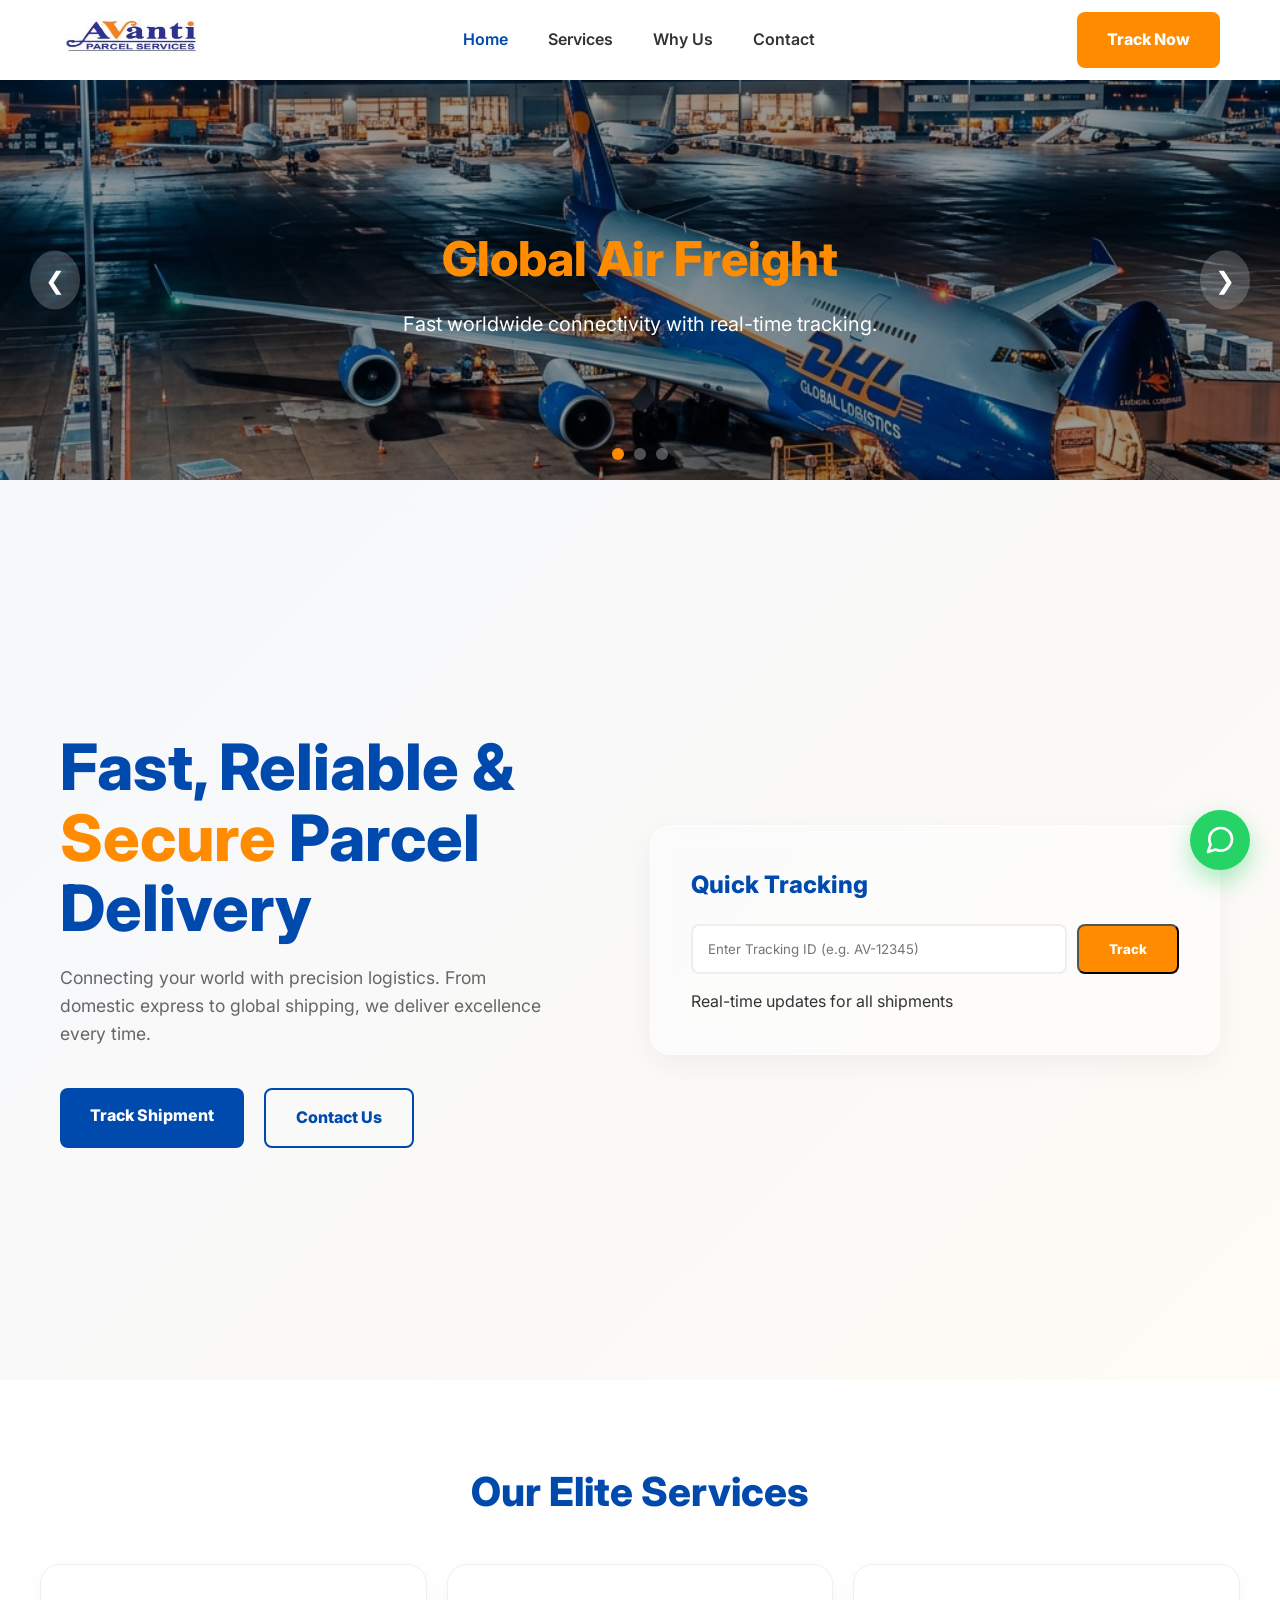
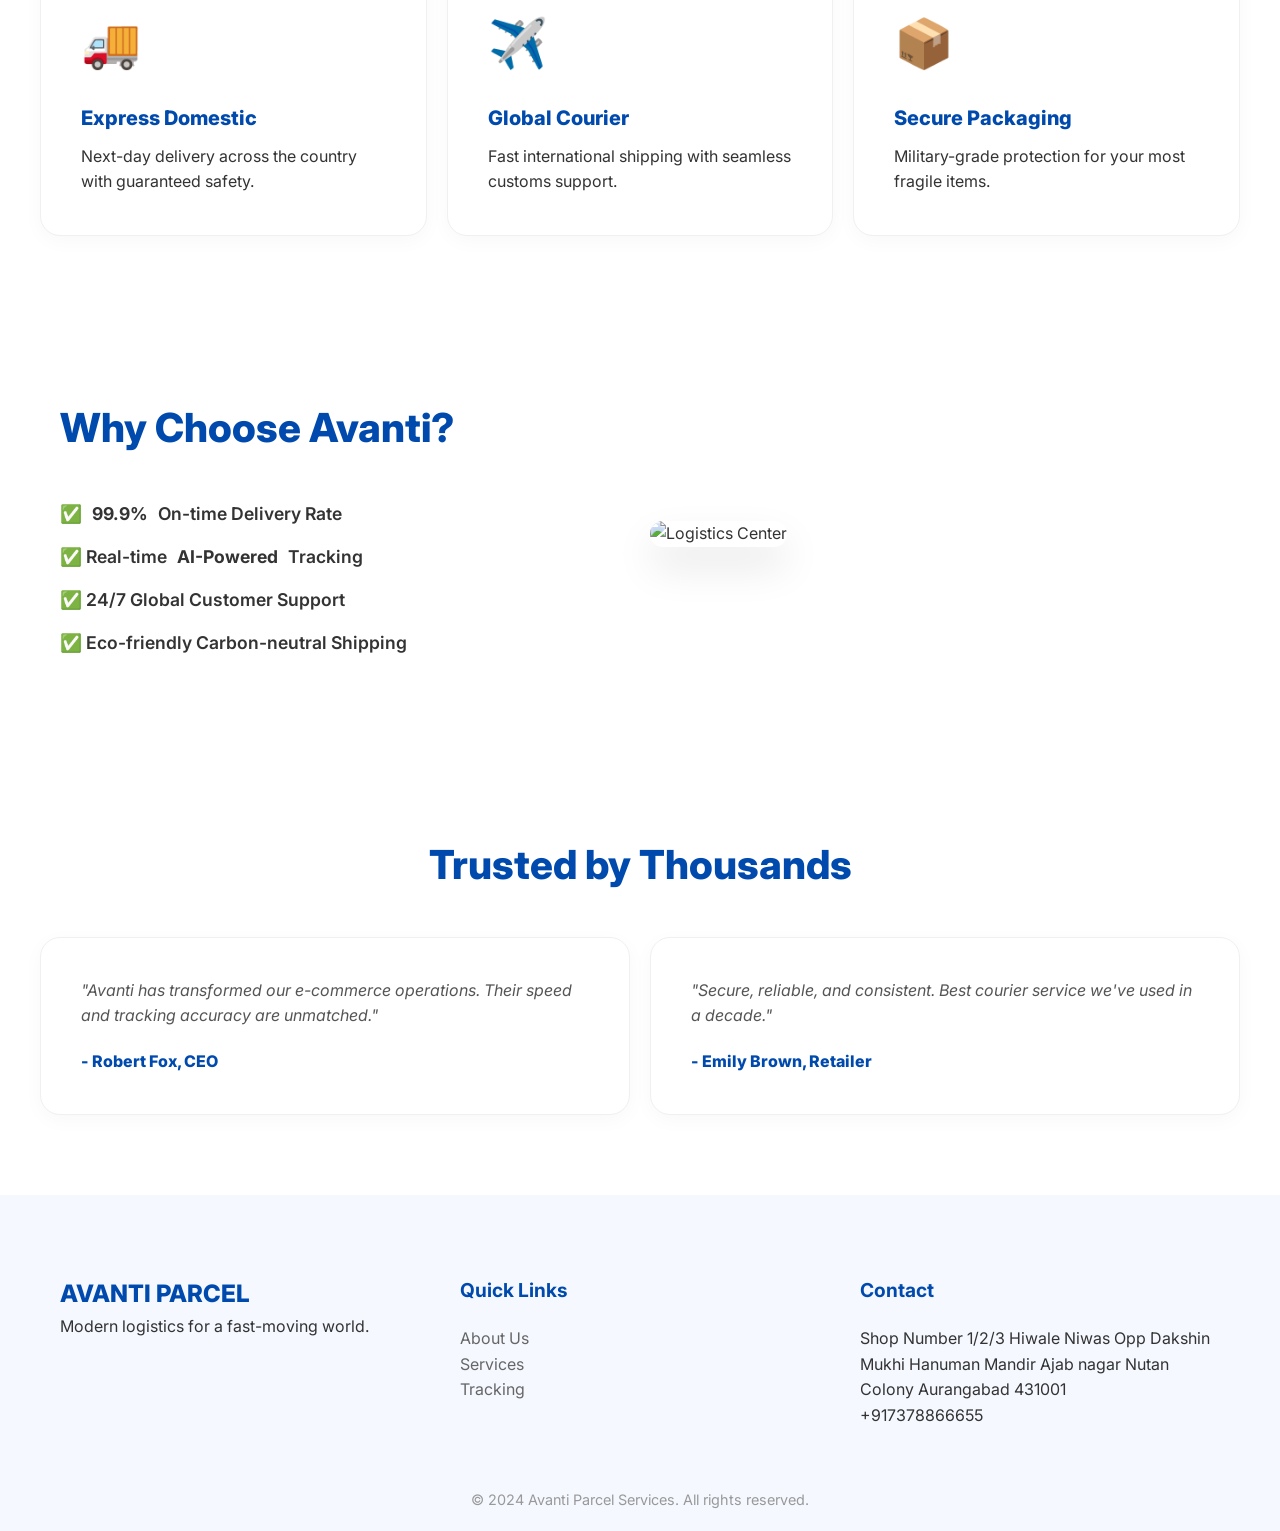
==== index.html @ 4e1c02bc "Initial commit Created from https://vercel.com/new" ====
<!DOCTYPE html>
<html lang="en">

<head>
    <meta charset="UTF-8">
    <meta name="viewport" content="width=device-width, initial-scale=1.0">
    <title>Avanti Parcel Services | Fast, Reliable & Secure Delivery</title>
    <meta name="description"
        content="Avanti Parcel Services offers premium logistics and courier solutions with real-time tracking and global reach.">
    <link rel="stylesheet" href="style.css">
    <link href="https://fonts.googleapis.com/css2?family=Inter:wght@400;600;800&display=swap" rel="stylesheet">
</head>

<body>
    <!-- Sticky Header -->
    <header class="header" id="header">
        <nav class="nav container">
            <a href="index.html" class="nav__logo">
                <!-- <span class="logo__blue">AVANTI</span> <span class="logo__orange">PARCEL</span> -->
                <img src="logo.jpeg" style="height: 40px; width: 140px;" alt="">
            </a>


            <div class="nav__menu" id="nav-menu">
                <ul class="nav__list">
                    <li class="nav__item"><a href="index.html" class="nav__link active-link">Home</a></li>
                    <li class="nav__item"><a href="#services" class="nav__link">Services</a></li>
                    <li class="nav__item"><a href="#why-us" class="nav__link">Why Us</a></li>
                    <li class="nav__item"><a href="contact.html" class="nav__link">Contact</a></li>
                </ul>
            </div>

            <div class="nav__btns">
                <a href="#track" class="btn btn--secondary">Track Now</a>
                <div class="nav__toggle" id="nav-toggle">
                    <span class="toggle__icon"></span>
                </div>
            </div>
        </nav>
    </header>

    <!-- Banner Slider -->
    <section class="slider">
        <div class="slider__container">
            <div class="slides" id="slides">
                <div class="slide active">
                    <img src="slide1.png" alt="Global Air Freight">
                    <div class="slide__content container">
                        <h2 class="slide__title animate-up">Global Air Freight</h2>
                        <p class="slide__subtitle animate-up">Fast worldwide connectivity with real-time tracking.</p>
                    </div>
                </div>
                <div class="slide">
                    <img src="slide2.png" alt="Smart Warehousing">
                    <div class="slide__content container">
                        <h2 class="slide__title animate-up">Smart Warehousing</h2>
                        <p class="slide__subtitle animate-up">Secure storage and efficient inventory management.</p>
                    </div>
                </div>
                <div class="slide">
                    <img src="slide3.png" alt="Swift Logistics">
                    <div class="slide__content container">
                        <h2 class="slide__title animate-up">Express Logistics</h2>
                        <p class="slide__subtitle animate-up">Reliable street-level delivery for your cargo.</p>
                    </div>
                </div>
            </div>

            <button class="slider__btn slider__btn--prev" id="prevSlide">&#10094;</button>
            <button class="slider__btn slider__btn--next" id="nextSlide">&#10095;</button>

            <div class="slider__dots" id="sliderDots">
                <span class="dot active"></span>
                <span class="dot"></span>
                <span class="dot"></span>
            </div>
        </div>
    </section>

    <main class="main">
        <!-- Hero Section -->
        <section class="hero section" id="home">
            <div class="hero__container container grid">
                <div class="hero__data">
                    <h1 class="hero__title">Fast, Reliable & <br> <span class="text-orange">Secure</span> Parcel
                        Delivery</h1>
                    <p class="hero__description">
                        Connecting your world with precision logistics. From domestic express to global shipping, we
                        deliver excellence every time.
                    </p>
                    <div class="hero__btns">
                        <a href="#track" class="btn btn--primary">Track Shipment</a>
                        <a href="contact.html" class="btn btn--ghost">Contact Us</a>
                    </div>
                </div>

                <div class="hero__tracking-box glass" id="track">
                    <h3 class="tracking__title">Quick Tracking</h3>
                    <form id="trackingForm" class="tracking__form">
                        <input id="trackingInput" type="text" placeholder="Enter Tracking ID (e.g. AV-12345)"
                            class="tracking__input" required>
                        <button type="submit" class="btn btn--secondary">Track</button>
                    </form>
                    <div id="trackingResult" class="tracking__result" style="width: 600px;">
                        <!-- Result will appear here -->
                    </div>
                    <div class="tracking__info">
                        <p>Real-time updates for all shipments</p>
                    </div>
                </div>
            </div>
        </section>

        <!-- Services Section -->
        <section class="services section container" id="services">
            <h2 class="section__title">Our Elite Services</h2>
            <div class="services__container grid">
                <article class="service__card card">
                    <div class="service__icon">🚚</div>
                    <h3 class="service__title">Express Domestic</h3>
                    <p class="service__description">Next-day delivery across the country with guaranteed safety.</p>
                </article>

                <article class="service__card card">
                    <div class="service__icon">✈️</div>
                    <h3 class="service__title">Global Courier</h3>
                    <p class="service__description">Fast international shipping with seamless customs support.</p>
                </article>

                <article class="service__card card">
                    <div class="service__icon">📦</div>
                    <h3 class="service__title">Secure Packaging</h3>
                    <p class="service__description">Military-grade protection for your most fragile items.</p>
                </article>
            </div>
        </section>

        <!-- Why Choose Us -->
        <section class="why section" id="why-us">
            <div class="why__container container grid">
                <div class="why__data">
                    <h2 class="section__title text-left">Why Choose Avanti?</h2>
                    <ul class="why__list">
                        <li class="why__item">✅ <strong>99.9%</strong> On-time Delivery Rate</li>
                        <li class="why__item">✅ Real-time <strong>AI-Powered</strong> Tracking</li>
                        <li class="why__item">✅ 24/7 Global Customer Support</li>
                        <li class="why__item">✅ Eco-friendly Carbon-neutral Shipping</li>
                    </ul>
                </div>
                <div class="why__img-container">
                    <img src="https://images.unsplash.com/photo-1586528116311-ad8dd3c8310d?q=80&w=2070&auto=format&fit=crop"
                        alt="Logistics Center" class="why__img">
                </div>
            </div>
        </section>

        <!-- Testimonials -->
        <section class="testimonials section container">
            <h2 class="section__title">Trusted by Thousands</h2>
            <div class="testimonials__container grid">
                <div class="testimonial__card card">
                    <p class="testimonial__text">"Avanti has transformed our e-commerce operations. Their speed and
                        tracking accuracy are unmatched."</p>
                    <span class="testimonial__user">- Robert Fox, CEO</span>
                </div>
                <div class="testimonial__card card">
                    <p class="testimonial__text">"Secure, reliable, and consistent. Best courier service we've used in a
                        decade."</p>
                    <span class="testimonial__user">- Emily Brown, Retailer</span>
                </div>
            </div>
        </section>
    </main>

    <!-- Footer -->
    <footer class="footer">
        <div class="footer__container container grid">
            <div class="footer__content">
                <a href="#" class="footer__logo">AVANTI PARCEL</a>
                <p class="footer__description">Modern logistics for a fast-moving world.</p>
            </div>

            <div class="footer__content">
                <h3 class="footer__title">Quick Links</h3>
                <ul class="footer__links">
                    <li><a href="#" class="footer__link">About Us</a></li>
                    <li><a href="#" class="footer__link">Services</a></li>
                    <li><a href="#" class="footer__link">Tracking</a></li>
                </ul>
            </div>

            <div class="footer__content">
                <h3 class="footer__title">Contact</h3>
                <p class="footer__info">
                    Shop Number 1/2/3 Hiwale Niwas Opp Dakshin Mukhi Hanuman Mandir
                    Ajab nagar Nutan Colony Aurangabad
                    431001
                    <br>+917378866655
                </p>
            </div>
        </div>
        <p class="footer__copy">&#169; 2024 Avanti Parcel Services. All rights reserved.</p>
    </footer>

    <!-- WhatsApp Floating Button -->
    <a href="https://wa.me/+917378866655?text=Hello!%20I%20have%20an%20inquiry%20regarding%20Avanti%20Parcel%20Services."
        target="_blank" class="whatsapp-btn" aria-label="Chat on WhatsApp">
        <svg xmlns="http://www.w3.org/2000/svg" width="32" height="32" viewBox="0 0 24 24" fill="none"
            stroke="currentColor" stroke-width="2" stroke-linecap="round" stroke-linejoin="round">
            <path
                d="M21 11.5a8.38 8.38 0 0 1-.9 3.8 8.5 8.5 0 0 1-7.6 4.7 8.38 8.38 0 0 1-3.8-.9L3 21l1.9-5.7a8.38 8.38 0 0 1-.9-3.8 8.5 8.5 0 0 1 4.7-7.6 8.38 8.38 0 0 1 3.8-.9h.5a8.48 8.48 0 0 1 8 8v.5z">
            </path>
        </svg>
    </a>

    <script src="script.js"></script>
</body>

</html>
---- style.css ----
/* Global Styles */
:root {
    --primary: #004aad;
    --secondary: #ff8c00;
    --text-color: #333;
    --bg-color: #fff;
    --accent-bg: #f5f8ff;
    --white: #ffffff;
}

* {
    margin: 0;
    padding: 0;
    box-sizing: border-box;
    font-family: 'Inter', sans-serif;
}

body {
    background-color: var(--bg-color);
    color: var(--text-color);
    line-height: 1.6;
}

.container {
    max-width: 1200px;
    margin: 0 auto;
    padding: 0 20px;
}

.grid {
    display: grid;
    gap: 20px;
}

.section {
    padding: 80px 0;
}

.section__title {
    font-size: 2.5rem;
    font-weight: 800;
    text-align: center;
    color: var(--primary);
    margin-bottom: 40px;
}

.text-orange { color: var(--secondary); }
.text-left { text-align: left; }

/* Header & Nav */
.header {
    position: fixed;
    top: 0;
    left: 0;
    width: 100%;
    z-index: 1000;
    background-color: transparent;
    transition: background 0.3s, box-shadow 0.3s;
}

.header.scrolled {
    background-color: var(--white);
    box-shadow: 0 2px 10px rgba(0,0,0,0.1);
}

.nav {
    height: 80px;
    display: flex;
    justify-content: space-between;
    align-items: center;
}

.nav__logo {
    font-size: 1.5rem;
    font-weight: 800;
    text-decoration: none;
}

.logo__blue { color: var(--primary); }
.logo__orange { color: var(--secondary); }

.nav__list {
    display: flex;
    align-items: center;
    list-style: none;
    gap: 40px;
}

.nav__link {
    text-decoration: none;
    color: var(--text-color);
    font-weight: 600;
    transition: color 0.3s;
}

.nav__link:hover, .active-link { color: var(--primary); }

/* Banner Slider */
.slider {
    position: relative;
    width: 100%;
    height: 400px;
    margin-top: 80px;
    overflow: hidden;
}

.slider__container {
    position: relative;
    width: 100%;
    height: 100%;
}

.slides {
    width: 100%;
    height: 100%;
}

.slide {
    position: absolute;
    top: 0;
    left: 0;
    width: 100%;
    height: 100%;
    opacity: 0;
    visibility: hidden;
    transition: opacity 1s, visibility 1s;
}

.slide.active {
    opacity: 1;
    visibility: visible;
}

.slide img {
    width: 100%;
    height: 100%;
    object-fit: cover;
    filter: brightness(0.6);
}

.slide__content {
    position: absolute;
    top: 50%;
    left: 0;
    right: 0;
    transform: translateY(-50%);
    text-align: center;
    color: var(--white);
    z-index: 10;
}

.slide__title {
    font-size: 3rem;
    font-weight: 800;
    margin-bottom: 10px;
    color: var(--secondary);
}

.slide__subtitle {
    font-size: 1.25rem;
    font-weight: 400;
}

.animate-up {
    opacity: 0;
    transform: translateY(20px);
    transition: opacity 0.5s 0.5s, transform 0.5s 0.5s;
}

.slide.active .animate-up {
    opacity: 1;
    transform: translateY(0);
}

/* Slider Controls */
.slider__btn {
    position: absolute;
    top: 50%;
    transform: translateY(-50%);
    background: rgba(255, 255, 255, 0.2);
    border: none;
    color: white;
    padding: 15px;
    cursor: pointer;
    border-radius: 50%;
    font-size: 1.5rem;
    z-index: 20;
    transition: background 0.3s;
}

.slider__btn:hover { background: rgba(255, 255, 255, 0.4); }
.slider__btn--prev { left: 30px; }
.slider__btn--next { right: 30px; }

.slider__dots {
    position: absolute;
    bottom: 20px;
    left: 50%;
    transform: translateX(-50%);
    display: flex;
    gap: 10px;
    z-index: 20;
}

.dot {
    width: 12px;
    height: 12px;
    background: rgba(255, 255, 255, 0.3);
    border-radius: 50%;
    cursor: pointer;
    transition: background 0.3s;
}

.dot.active { background: var(--secondary); }

/* Buttons */
.btn {
    display: inline-block;
    padding: 15px 30px;
    border-radius: 8px;
    font-weight: 800;
    text-decoration: none;
    transition: all 0.3s;
    cursor: pointer;
}

.btn--primary {
    background-color: var(--primary);
    color: var(--white);
}

.btn--secondary {
    background-color: var(--secondary);
    color: var(--white);
}

.btn--ghost {
    border: 2px solid var(--primary);
    color: var(--primary);
}

.btn:hover {
    transform: translateY(-3px);
    box-shadow: 0 5px 15px rgba(0,0,0,0.1);
}

/* Hero Section */
.hero {
    min-height: 100vh;
    background: linear-gradient(135deg, #004aad0a 0%, #ff8c000a 100%);
    display: flex;
    align-items: center;
    padding-top: 100px;
}

.hero__container { grid-template-columns: 1fr 1fr; align-items: center; }

.hero__title {
    font-size: 4rem;
    font-weight: 800;
    line-height: 1.1;
    margin-bottom: 20px;
    color: var(--primary);
}

.hero__description {
    font-size: 1.1rem;
    color: #666;
    margin-bottom: 40px;
    max-width: 500px;
}

.hero__btns { display: flex; gap: 20px; }

/* Tracking Box */
.glass {
    background: rgba(255, 255, 255, 0.4);
    backdrop-filter: blur(10px);
    border: 1px solid rgba(255, 255, 255, 0.6);
    border-radius: 20px;
    padding: 40px;
    box-shadow: 0 10px 30px rgba(0,0,0,0.05);
}

.tracking__title { font-size: 1.5rem; font-weight: 800; color: var(--primary); margin-bottom: 20px; }

.tracking__form { display: flex; gap: 10px; margin-bottom: 15px; }

.tracking__result {
    margin-top: 15px;
    padding: 15px;
    border-radius: 8px;
    background: rgba(255,255,255,0.2);
    display: none; /* Hidden by default */
}

.tracking__result.active { display: block; }

.tracking__spinner {
    border: 3px solid rgba(255,255,255,0.3);
    border-top: 3px solid var(--secondary);
    border-radius: 50%;
    width: 20px;
    height: 20px;
    animation: spin 1s linear infinite;
    display: inline-block;
    margin-right: 10px;
}

@keyframes spin { 0% { transform: rotate(0deg); } 100% { transform: rotate(360deg); } }

.tracking__status-box { text-align: left; }
.tracking__status-label { font-size: 0.75rem; color: #666; font-weight: 800; text-transform: uppercase; }
.tracking__status-val { font-size: 1.1rem; color: var(--primary); font-weight: 800; }

.tracking__input {
    flex-grow: 1;
    padding: 15px;
    border: 2px solid #eee;
    border-radius: 8px;
    outline: none;
    transition: border 0.3s;
}

.tracking__input:focus { border-color: var(--primary); }

/* Service Cards */
.card {
    background-color: var(--white);
    padding: 40px;
    border-radius: 20px;
    box-shadow: 0 5px 20px rgba(0,0,0,0.03);
    border: 1px solid #f0f0f0;
    transition: all 0.3s;
}

.card:hover { transform: translateY(-5px); box-shadow: 0 10px 40px rgba(0,0,0,0.08); }

.services__container { grid-template-columns: repeat(3, 1fr); }

.service__icon { font-size: 3rem; margin-bottom: 20px; }

.service__title { font-size: 1.25rem; font-weight: 800; color: var(--primary); margin-bottom: 10px; }

/* Why Choose Us */
.why__container { grid-template-columns: 1fr 1fr; align-items: center; }

.why__list { list-style: none; margin-top: 20px; }

.why__item {
    font-size: 1.1rem;
    font-weight: 600;
    margin-bottom: 15px;
    display: flex;
    align-items: center;
    gap: 10px;
}

.why__img { width: 100%; border-radius: 20px; box-shadow: 0 20px 40px rgba(0,0,0,0.1); }

/* Testimonials */
.testimonials__container { grid-template-columns: 1fr 1fr; }

.testimonial__text { font-style: italic; margin-bottom: 20px; color: #555; }

.testimonial__user { font-weight: 800; color: var(--primary); }

/* Footer */
.footer {
    background-color: var(--accent-bg);
    padding: 80px 0 20px;
}

.footer__container { grid-template-columns: repeat(3, 1fr); gap: 40px; }

.footer__logo { font-size: 1.5rem; font-weight: 800; color: var(--primary); text-decoration: none; }

.footer__title { font-size: 1.2rem; margin-bottom: 20px; color: var(--primary); }

.footer__links { list-style: none; }

.footer__link { text-decoration: none; color: #666; transition: color 0.3s; }

.footer__link:hover { color: var(--primary); }

.footer__copy { text-align: center; margin-top: 60px; font-size: 0.9rem; color: #999; }

/* WhatsApp Floating Button */
.whatsapp-btn {
    position: fixed;
    bottom: 30px;
    right: 30px;
    width: 60px;
    height: 60px;
    background-color: #25d366;
    color: var(--white);
    border-radius: 50%;
    display: flex;
    align-items: center;
    justify-content: center;
    font-size: 2rem;
    box-shadow: 0 10px 25px rgba(37, 211, 102, 0.4);
    z-index: 1001;
    text-decoration: none;
    transition: transform 0.3s, background-color 0.3s;
    animation: whatsapp-pulse 2s infinite ease-in-out;
}

.whatsapp-btn:hover {
    background-color: #128c7e;
    transform: scale(1.1);
}

@keyframes whatsapp-pulse {
    0% { box-shadow: 0 0 0 0 rgba(37, 211, 102, 0.5); }
    70% { box-shadow: 0 0 0 20px rgba(37, 211, 102, 0); }
    100% { box-shadow: 0 0 0 0 rgba(37, 211, 102, 0); }
}

/* Responsive */
@media screen and (max-width: 968px) {
    .nav__menu { display: none; } /* Simplified for demo, add mobile menu later */
    .hero__container, .why__container, .services__container, .testimonials__container, .footer__container {
        grid-template-columns: 1fr;
    }
    .hero__title { font-size: 2.5rem; }
    .hero__container { text-align: center; }
    .hero__description { margin: 0 auto 40px; }
    .hero__btns { justify-content: center; }
}
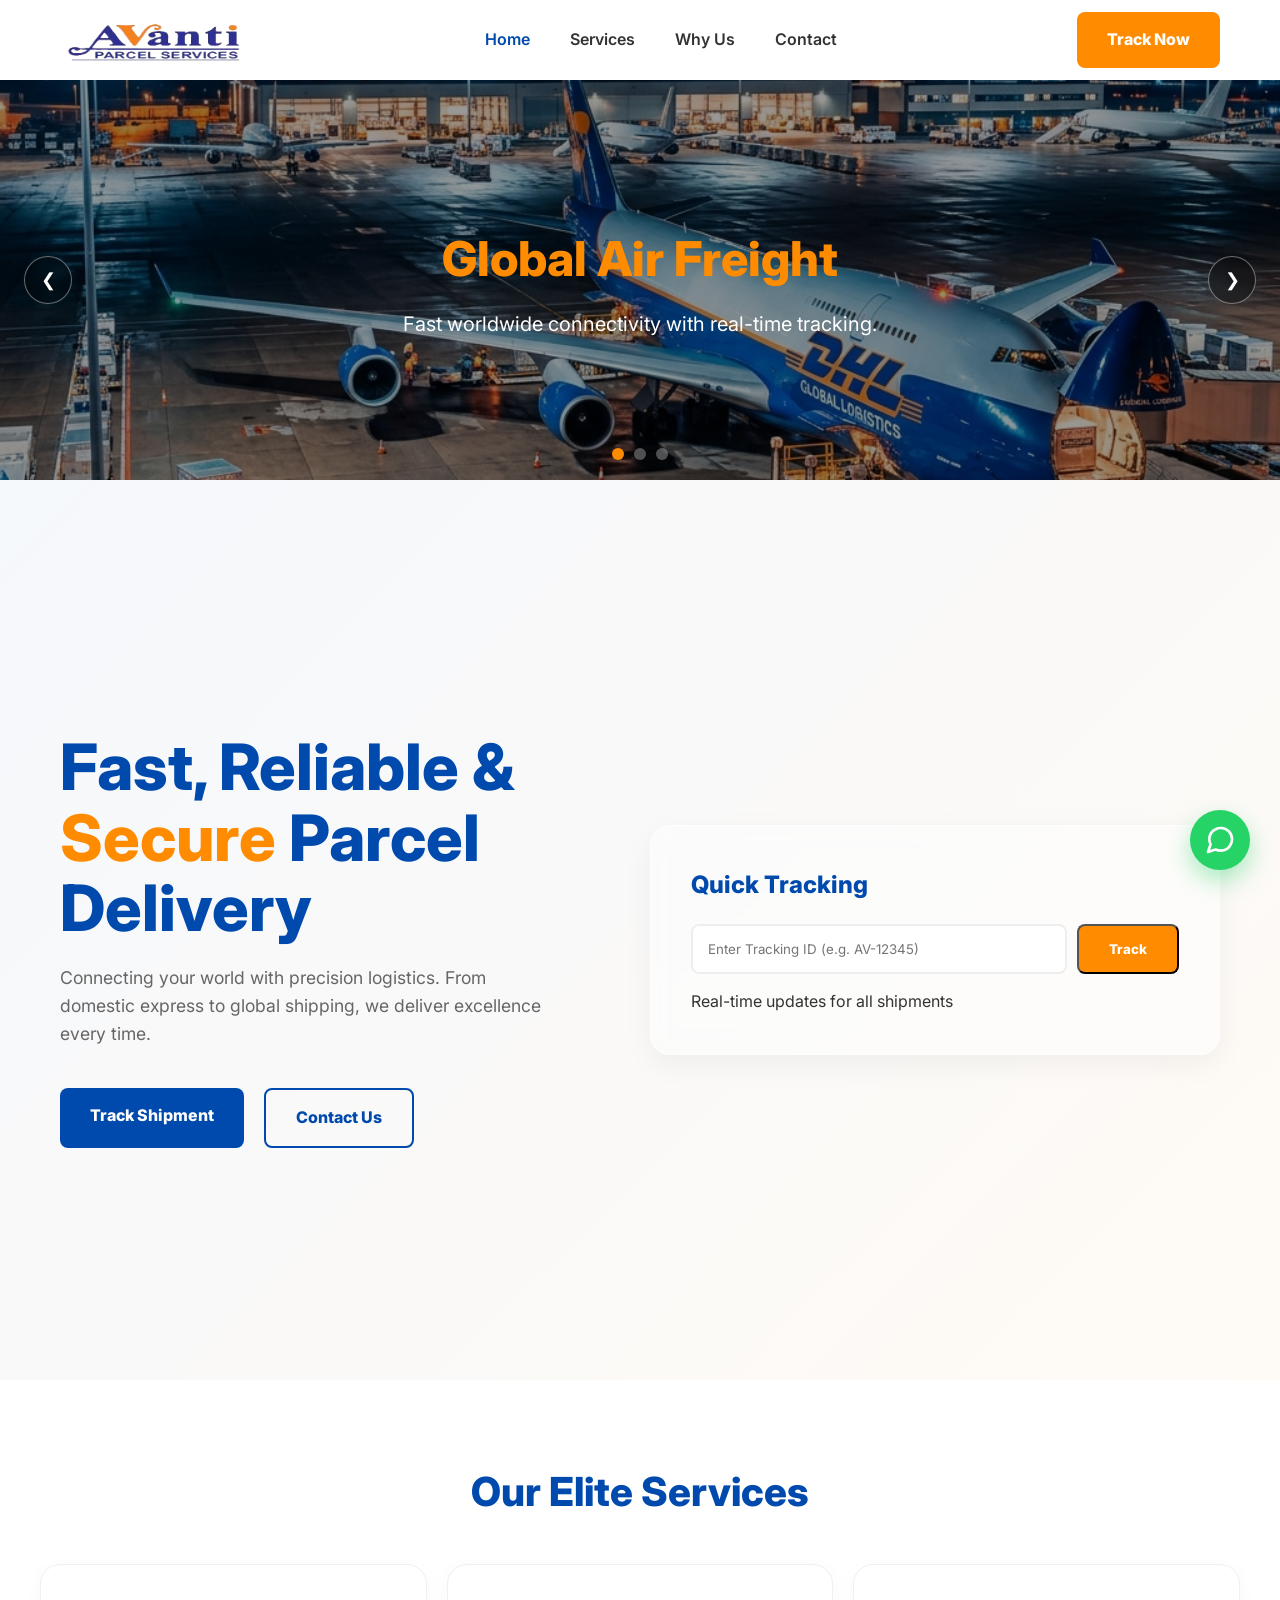
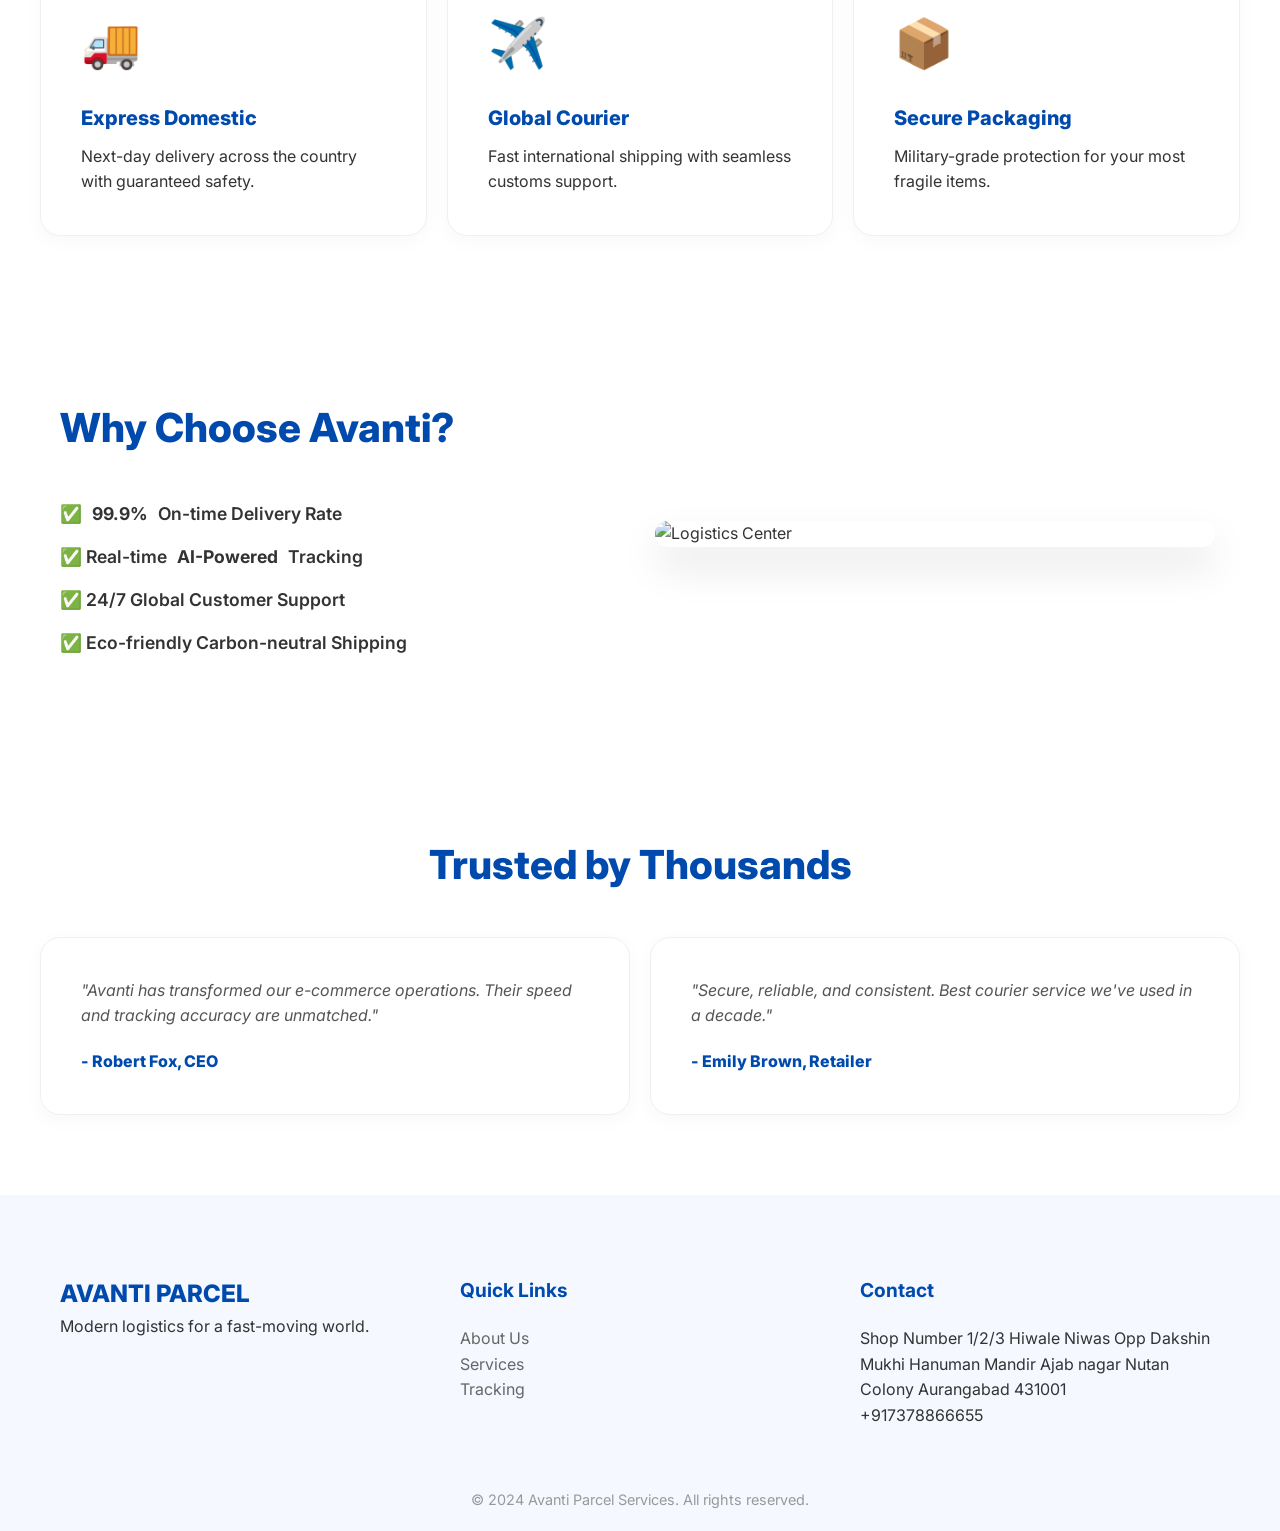
==== commit badc803b: "logo and mobile responsiveness updated" ====
--- a/index.html
+++ b/index.html
@@ -17,7 +17,7 @@
         <nav class="nav container">
             <a href="index.html" class="nav__logo">
                 <!-- <span class="logo__blue">AVANTI</span> <span class="logo__orange">PARCEL</span> -->
-                <img src="logo.jpeg" style="height: 40px; width: 140px;" alt="">
+                <img src="logo1.png" alt="Avanti Parcel Services" class="nav__logo-img">
             </a>
 
 
@@ -101,7 +101,7 @@
                             class="tracking__input" required>
                         <button type="submit" class="btn btn--secondary">Track</button>
                     </form>
-                    <div id="trackingResult" class="tracking__result" style="width: 600px;">
+                    <div id="trackingResult" class="tracking__result">
                         <!-- Result will appear here -->
                     </div>
                     <div class="tracking__info">
--- a/style.css
+++ b/style.css
@@ -19,7 +19,10 @@
     background-color: var(--bg-color);
     color: var(--text-color);
     line-height: 1.6;
-}
+    overflow-x: hidden;
+}
+
+img { max-width: 100%; display: block; }
 
 .container {
     max-width: 1200px;
@@ -74,6 +77,14 @@
     font-size: 1.5rem;
     font-weight: 800;
     text-decoration: none;
+    display: flex;
+    align-items: center;
+}
+
+.nav__logo-img {
+    height: 48px;
+    width: auto;
+    display: block;
 }
 
 .logo__blue { color: var(--primary); }
@@ -94,6 +105,51 @@
 }
 
 .nav__link:hover, .active-link { color: var(--primary); }
+
+.nav__btns {
+    display: flex;
+    align-items: center;
+    gap: 15px;
+}
+
+.nav__toggle {
+    display: none;
+    width: 28px;
+    height: 22px;
+    position: relative;
+    cursor: pointer;
+}
+
+.nav__toggle .toggle__icon,
+.nav__toggle .toggle__icon::before,
+.nav__toggle .toggle__icon::after {
+    position: absolute;
+    left: 0;
+    width: 100%;
+    height: 3px;
+    background-color: var(--primary);
+    border-radius: 2px;
+    transition: transform 0.3s, top 0.3s, background-color 0.3s;
+}
+
+.nav__toggle .toggle__icon {
+    top: 50%;
+    transform: translateY(-50%);
+}
+
+.nav__toggle .toggle__icon::before {
+    content: '';
+    top: -9px;
+}
+
+.nav__toggle .toggle__icon::after {
+    content: '';
+    top: 9px;
+}
+
+.nav__toggle.is-open .toggle__icon { background: transparent; }
+.nav__toggle.is-open .toggle__icon::before { top: 0; transform: rotate(45deg); }
+.nav__toggle.is-open .toggle__icon::after { top: 0; transform: rotate(-45deg); }
 
 /* Banner Slider */
 .slider {
@@ -177,20 +233,34 @@
     position: absolute;
     top: 50%;
     transform: translateY(-50%);
-    background: rgba(255, 255, 255, 0.2);
-    border: none;
-    color: white;
-    padding: 15px;
+    width: 48px;
+    height: 48px;
+    display: flex;
+    align-items: center;
+    justify-content: center;
+    background: rgba(0, 0, 0, 0.35);
+    border: 1px solid rgba(255, 255, 255, 0.4);
+    color: var(--white);
+    padding: 0;
     cursor: pointer;
     border-radius: 50%;
-    font-size: 1.5rem;
+    font-size: 1.1rem;
+    line-height: 1;
     z-index: 20;
-    transition: background 0.3s;
-}
-
-.slider__btn:hover { background: rgba(255, 255, 255, 0.4); }
-.slider__btn--prev { left: 30px; }
-.slider__btn--next { right: 30px; }
+    backdrop-filter: blur(4px);
+    -webkit-backdrop-filter: blur(4px);
+    transition: background 0.3s, transform 0.3s, border-color 0.3s;
+}
+
+.slider__btn:hover {
+    background: var(--secondary);
+    border-color: var(--secondary);
+    transform: translateY(-50%) scale(1.08);
+}
+
+.slider__btn:active { transform: translateY(-50%) scale(0.96); }
+.slider__btn--prev { left: 24px; }
+.slider__btn--next { right: 24px; }
 
 .slider__dots {
     position: absolute;
@@ -296,6 +366,13 @@
 
 .tracking__result.active { display: block; }
 
+.tracking__result iframe {
+    width: 100%;
+    max-width: 100%;
+    display: block;
+    border: none;
+}
+
 .tracking__spinner {
     border: 3px solid rgba(255,255,255,0.3);
     border-top: 3px solid var(--secondary);
@@ -356,7 +433,8 @@
     gap: 10px;
 }
 
-.why__img { width: 100%; border-radius: 20px; box-shadow: 0 20px 40px rgba(0,0,0,0.1); }
+.why__img-container { display: flex; justify-content: center; }
+.why__img { width: 100%; max-width: 560px; height: auto; border-radius: 20px; box-shadow: 0 20px 40px rgba(0,0,0,0.1); }
 
 /* Testimonials */
 .testimonials__container { grid-template-columns: 1fr 1fr; }
@@ -418,13 +496,155 @@
 }
 
 /* Responsive */
+
+/* Tablet & smaller (<= 968px) */
 @media screen and (max-width: 968px) {
-    .nav__menu { display: none; } /* Simplified for demo, add mobile menu later */
-    .hero__container, .why__container, .services__container, .testimonials__container, .footer__container {
+    .section { padding: 60px 0; }
+    .section__title { font-size: 2rem; margin-bottom: 32px; }
+
+    /* Sections that flip to single column on tablet */
+    .hero__container, .why__container, .testimonials__container {
         grid-template-columns: 1fr;
     }
+
+    /* Keep multi-column where it still reads well on tablet */
+    .services__container { grid-template-columns: repeat(2, 1fr); }
+    .footer__container { grid-template-columns: repeat(2, 1fr); }
+
+    /* Hero */
+    .hero { min-height: auto; padding: 60px 0; }
     .hero__title { font-size: 2.5rem; }
     .hero__container { text-align: center; }
-    .hero__description { margin: 0 auto 40px; }
+    .hero__description { margin: 0 auto 32px; }
     .hero__btns { justify-content: center; }
-}
+
+    /* Why section — image stacks below text and centers */
+    .why__data { order: 1; }
+    .why__img-container { order: 2; }
+    .section__title.text-left { text-align: center; }
+    .why__list { display: inline-block; text-align: left; }
+
+    /* Tracking glass box gets a touch less padding */
+    .glass { padding: 32px; }
+    .tracking__result { width: auto; }
+
+    /* Mobile nav: hamburger + slide-down menu */
+    .nav__toggle { display: block; }
+
+    .nav__menu {
+        position: fixed;
+        top: 80px;
+        left: 0;
+        right: 0;
+        background-color: var(--white);
+        box-shadow: 0 8px 20px rgba(0, 0, 0, 0.08);
+        padding: 20px;
+        transform: translateY(-150%);
+        transition: transform 0.35s ease;
+        z-index: 999;
+    }
+
+    .nav__menu.show-menu { transform: translateY(0); }
+
+    .nav__list {
+        flex-direction: column;
+        align-items: stretch;
+        gap: 0;
+    }
+
+    .nav__item { border-bottom: 1px solid #f0f0f0; }
+    .nav__item:last-child { border-bottom: none; }
+
+    .nav__link {
+        display: block;
+        padding: 14px 8px;
+        font-size: 1.05rem;
+    }
+
+    .header:not(.scrolled) .nav__toggle .toggle__icon,
+    .header:not(.scrolled) .nav__toggle .toggle__icon::before,
+    .header:not(.scrolled) .nav__toggle .toggle__icon::after {
+        background-color: var(--white);
+    }
+
+    .header:not(.scrolled) .nav__toggle.is-open .toggle__icon { background: transparent; }
+}
+
+/* Phone (<= 640px) */
+@media screen and (max-width: 640px) {
+    .container { padding: 0 16px; }
+    .section { padding: 50px 0; }
+    .section__title { font-size: 1.75rem; margin-bottom: 28px; }
+
+    /* Header */
+    .nav { height: 70px; }
+    .nav__menu { top: 70px; }
+    .nav__btns { gap: 10px; }
+    .nav__btns .btn { padding: 10px 16px; font-size: 0.85rem; }
+    .nav__logo-img { height: 38px; }
+
+    /* Slider */
+    .slider { height: 280px; margin-top: 70px; }
+    .slide__title { font-size: 1.9rem; }
+    .slide__subtitle { font-size: 0.95rem; padding: 0 16px; }
+    .slider__btn { width: 38px; height: 38px; font-size: 0.95rem; }
+    .slider__btn--prev { left: 10px; }
+    .slider__btn--next { right: 10px; }
+
+    /* Hero */
+    .hero { min-height: auto; padding: 50px 0; }
+    .hero__title { font-size: 2rem; }
+    .hero__description { font-size: 1rem; margin-bottom: 28px; }
+    .hero__btns {
+        flex-direction: column;
+        gap: 12px;
+        align-items: stretch;
+    }
+    .hero__btns .btn { width: 100%; padding: 14px 20px; text-align: center; }
+
+    /* Tracking box */
+    .glass { padding: 24px 20px; border-radius: 16px; }
+    .tracking__title { font-size: 1.25rem; margin-bottom: 16px; }
+    .tracking__form {
+        flex-direction: column;
+        gap: 12px;
+    }
+    .tracking__input { width: 100%; padding: 13px 15px; font-size: 0.95rem; }
+    .tracking__form .btn { width: 100%; padding: 13px 20px; text-align: center; }
+
+    /* Collapse remaining multi-column sections */
+    .services__container { grid-template-columns: 1fr; }
+    .footer__container { grid-template-columns: 1fr; gap: 28px; }
+
+    /* Cards */
+    .card { padding: 28px 22px; }
+
+    /* Why list */
+    .why__item { font-size: 1rem; }
+
+    /* Footer */
+    .footer { padding: 50px 0 20px; }
+    .footer__copy { margin-top: 32px; }
+
+    /* WhatsApp button — smaller and out of the way */
+    .whatsapp-btn {
+        width: 50px;
+        height: 50px;
+        bottom: 20px;
+        right: 20px;
+    }
+    .whatsapp-btn svg { width: 26px; height: 26px; }
+}
+
+/* Small phones (<= 380px) — avoid overlap and overflow on iPhone SE / Galaxy A0x */
+@media screen and (max-width: 380px) {
+    .nav__logo-img { height: 32px; }
+    .nav__btns .btn { padding: 9px 12px; font-size: 0.8rem; }
+    .nav__btns { gap: 8px; }
+    .slide__title { font-size: 1.5rem; }
+    .slide__subtitle { font-size: 0.85rem; }
+    .hero__title { font-size: 1.75rem; }
+    .section__title { font-size: 1.5rem; }
+    .glass { padding: 20px 16px; }
+    .card { padding: 22px 18px; }
+}
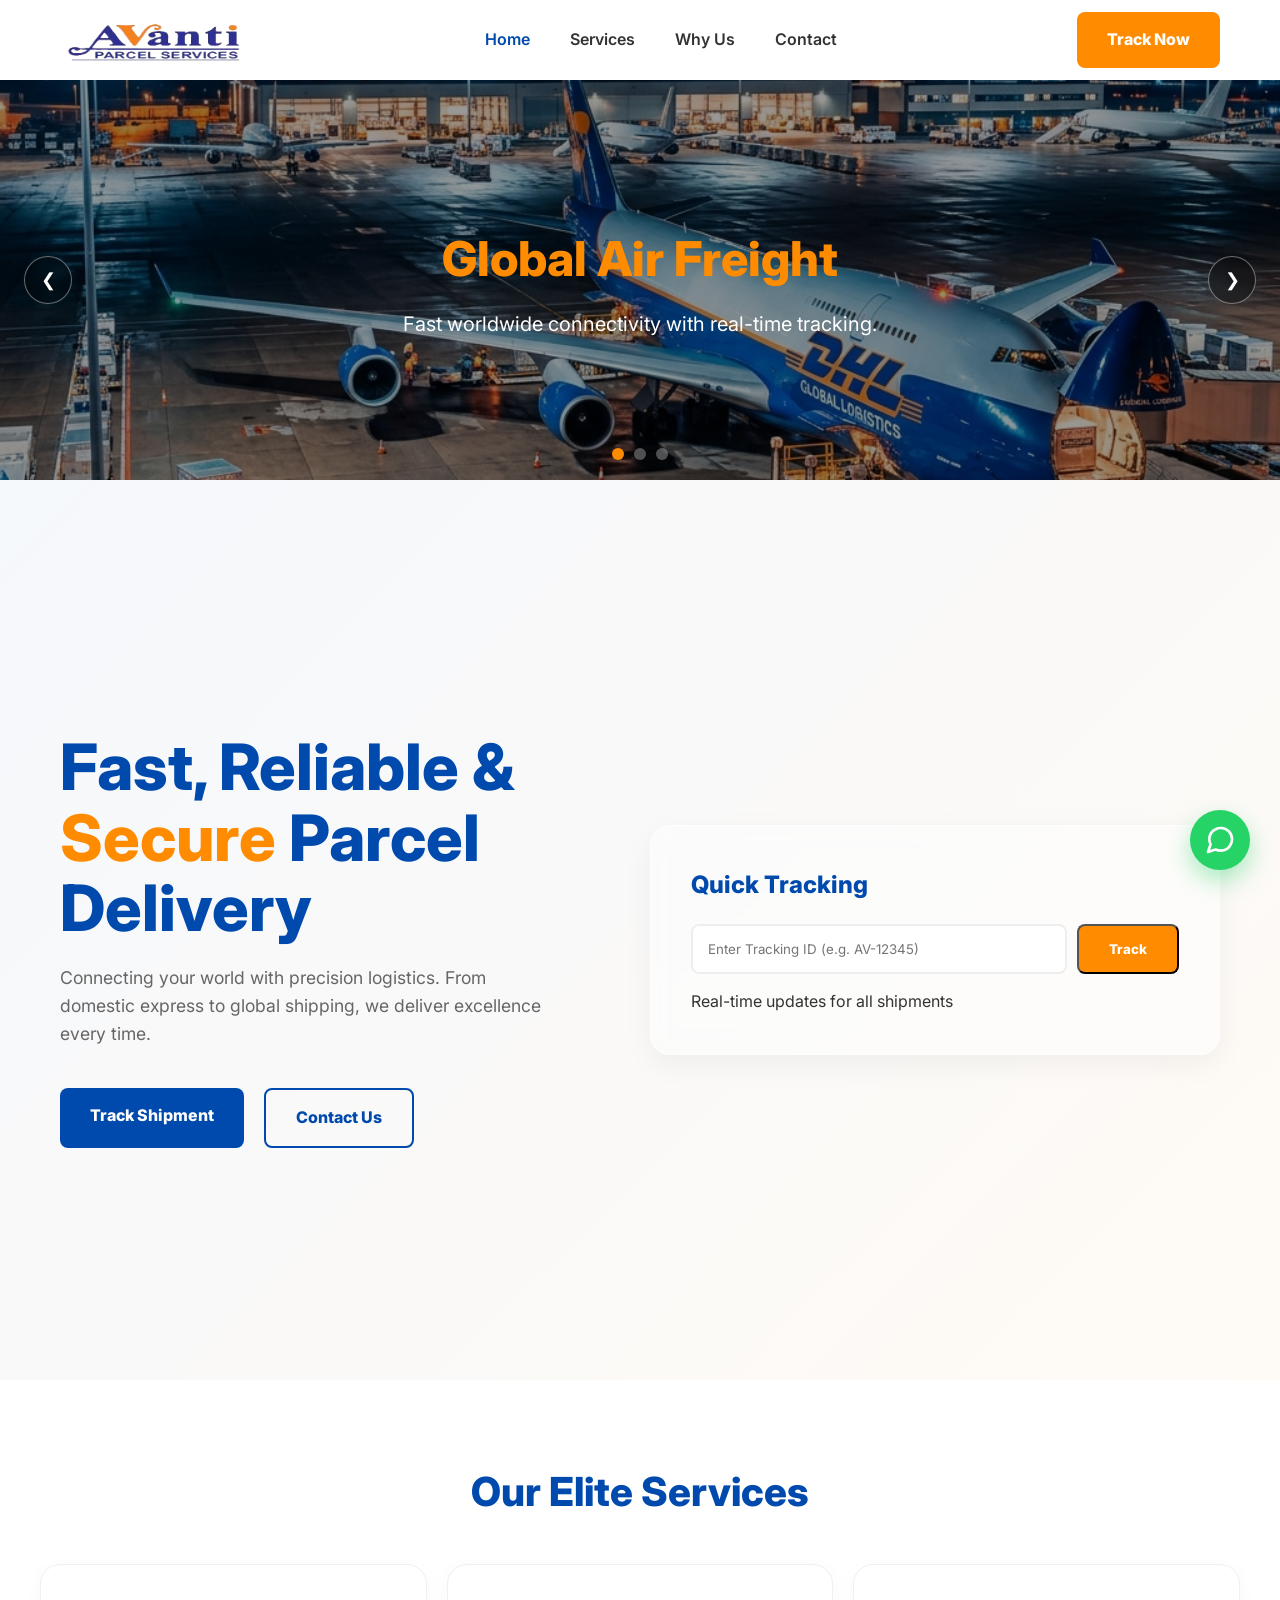
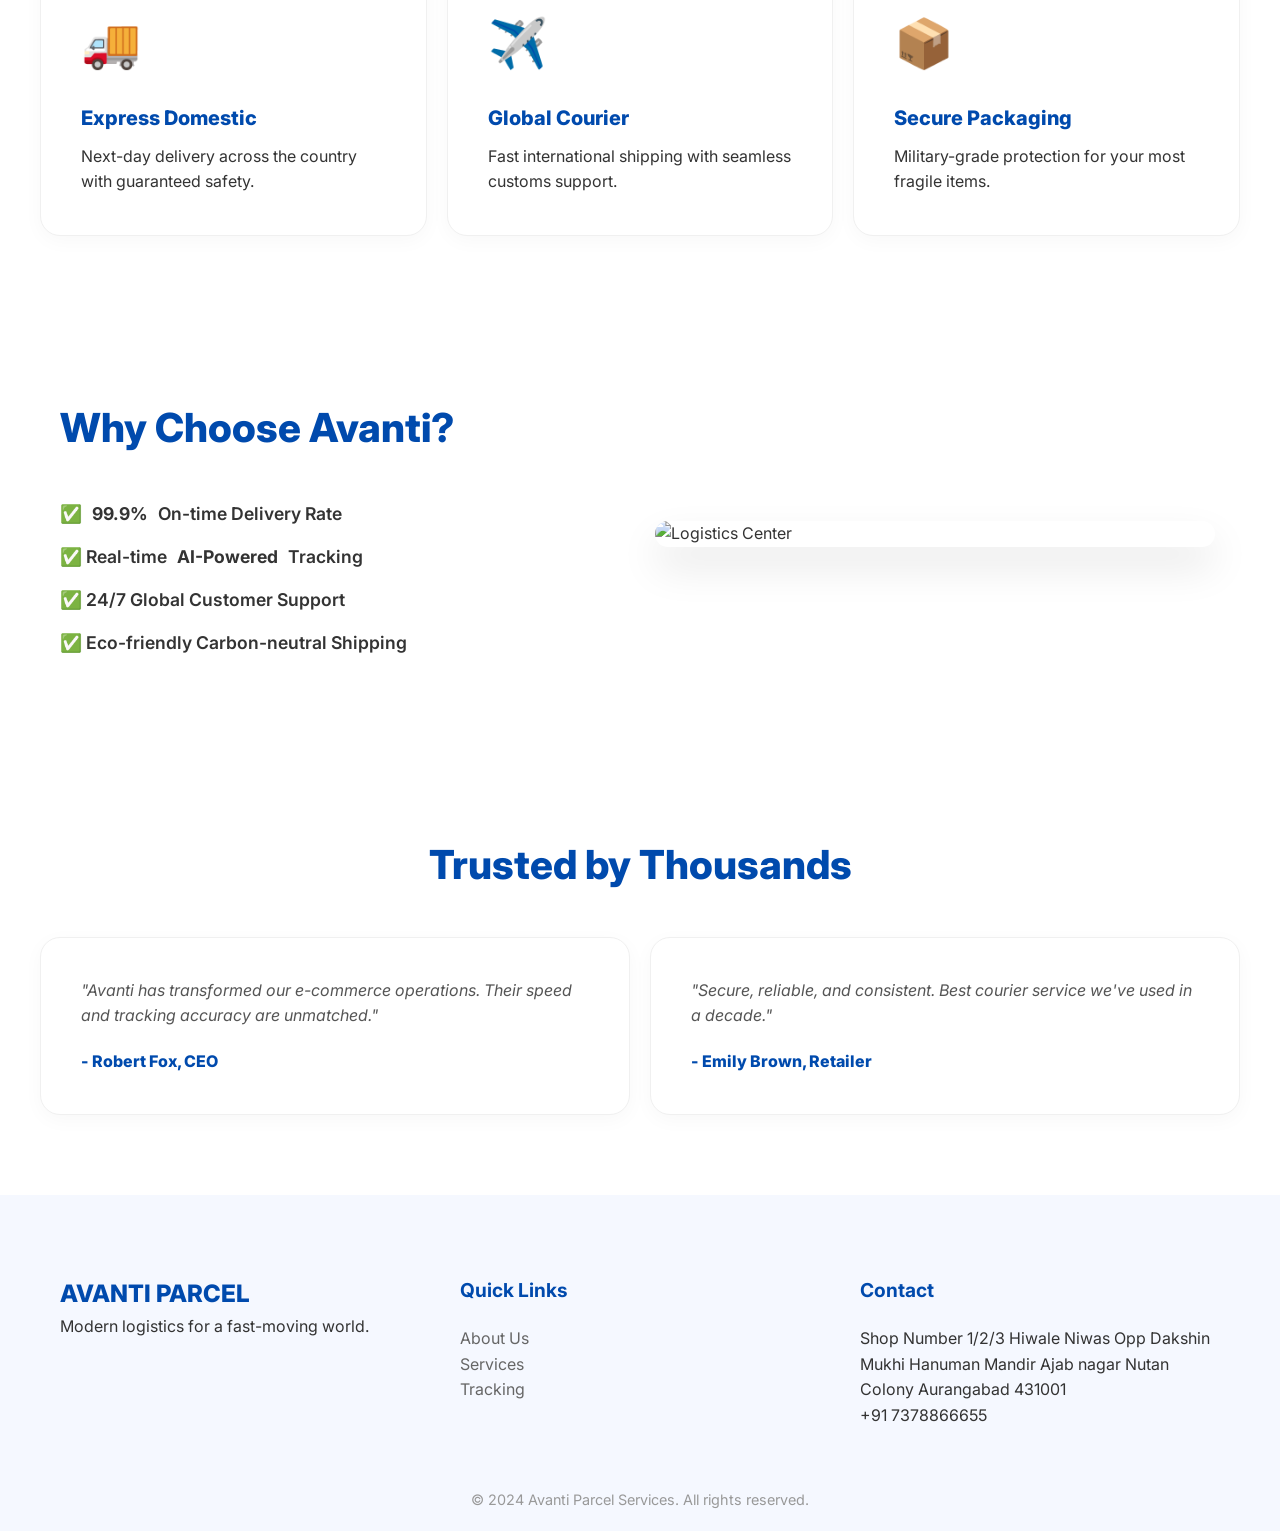
==== commit 715d212f: "contact number updated" ====
--- a/index.html
+++ b/index.html
@@ -195,7 +195,7 @@
                     Shop Number 1/2/3 Hiwale Niwas Opp Dakshin Mukhi Hanuman Mandir
                     Ajab nagar Nutan Colony Aurangabad
                     431001
-                    <br>+917378866655
+                    <br>+91 7378866655
                 </p>
             </div>
         </div>
--- a/style.css
+++ b/style.css
@@ -14,6 +14,8 @@
     box-sizing: border-box;
     font-family: 'Inter', sans-serif;
 }
+
+html { scroll-padding-top: 80px; }
 
 body {
     background-color: var(--bg-color);
@@ -519,7 +521,7 @@
     .hero__btns { justify-content: center; }
 
     /* Why section — image stacks below text and centers */
-    .why__data { order: 1; }
+    .why__data { order: 1; text-align: center; }
     .why__img-container { order: 2; }
     .section__title.text-left { text-align: center; }
     .why__list { display: inline-block; text-align: left; }
@@ -561,13 +563,6 @@
         font-size: 1.05rem;
     }
 
-    .header:not(.scrolled) .nav__toggle .toggle__icon,
-    .header:not(.scrolled) .nav__toggle .toggle__icon::before,
-    .header:not(.scrolled) .nav__toggle .toggle__icon::after {
-        background-color: var(--white);
-    }
-
-    .header:not(.scrolled) .nav__toggle.is-open .toggle__icon { background: transparent; }
 }
 
 /* Phone (<= 640px) */
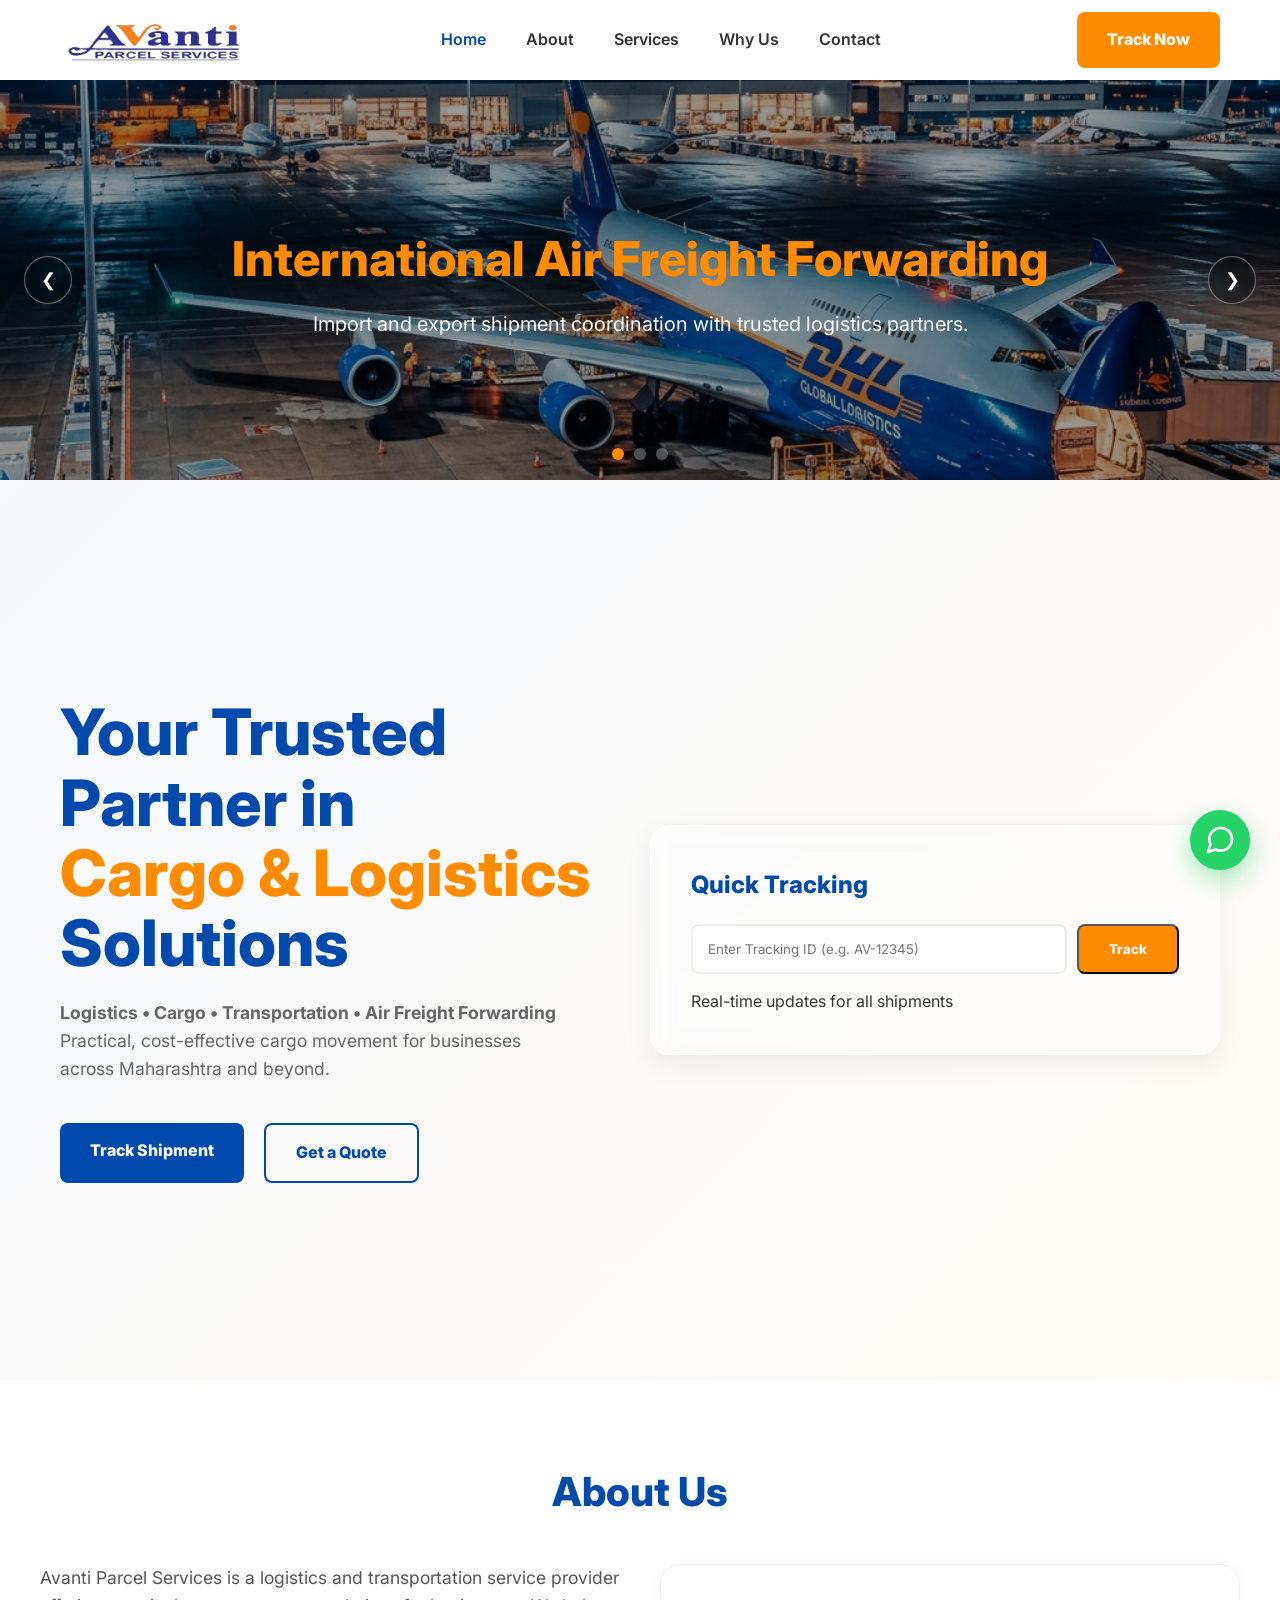
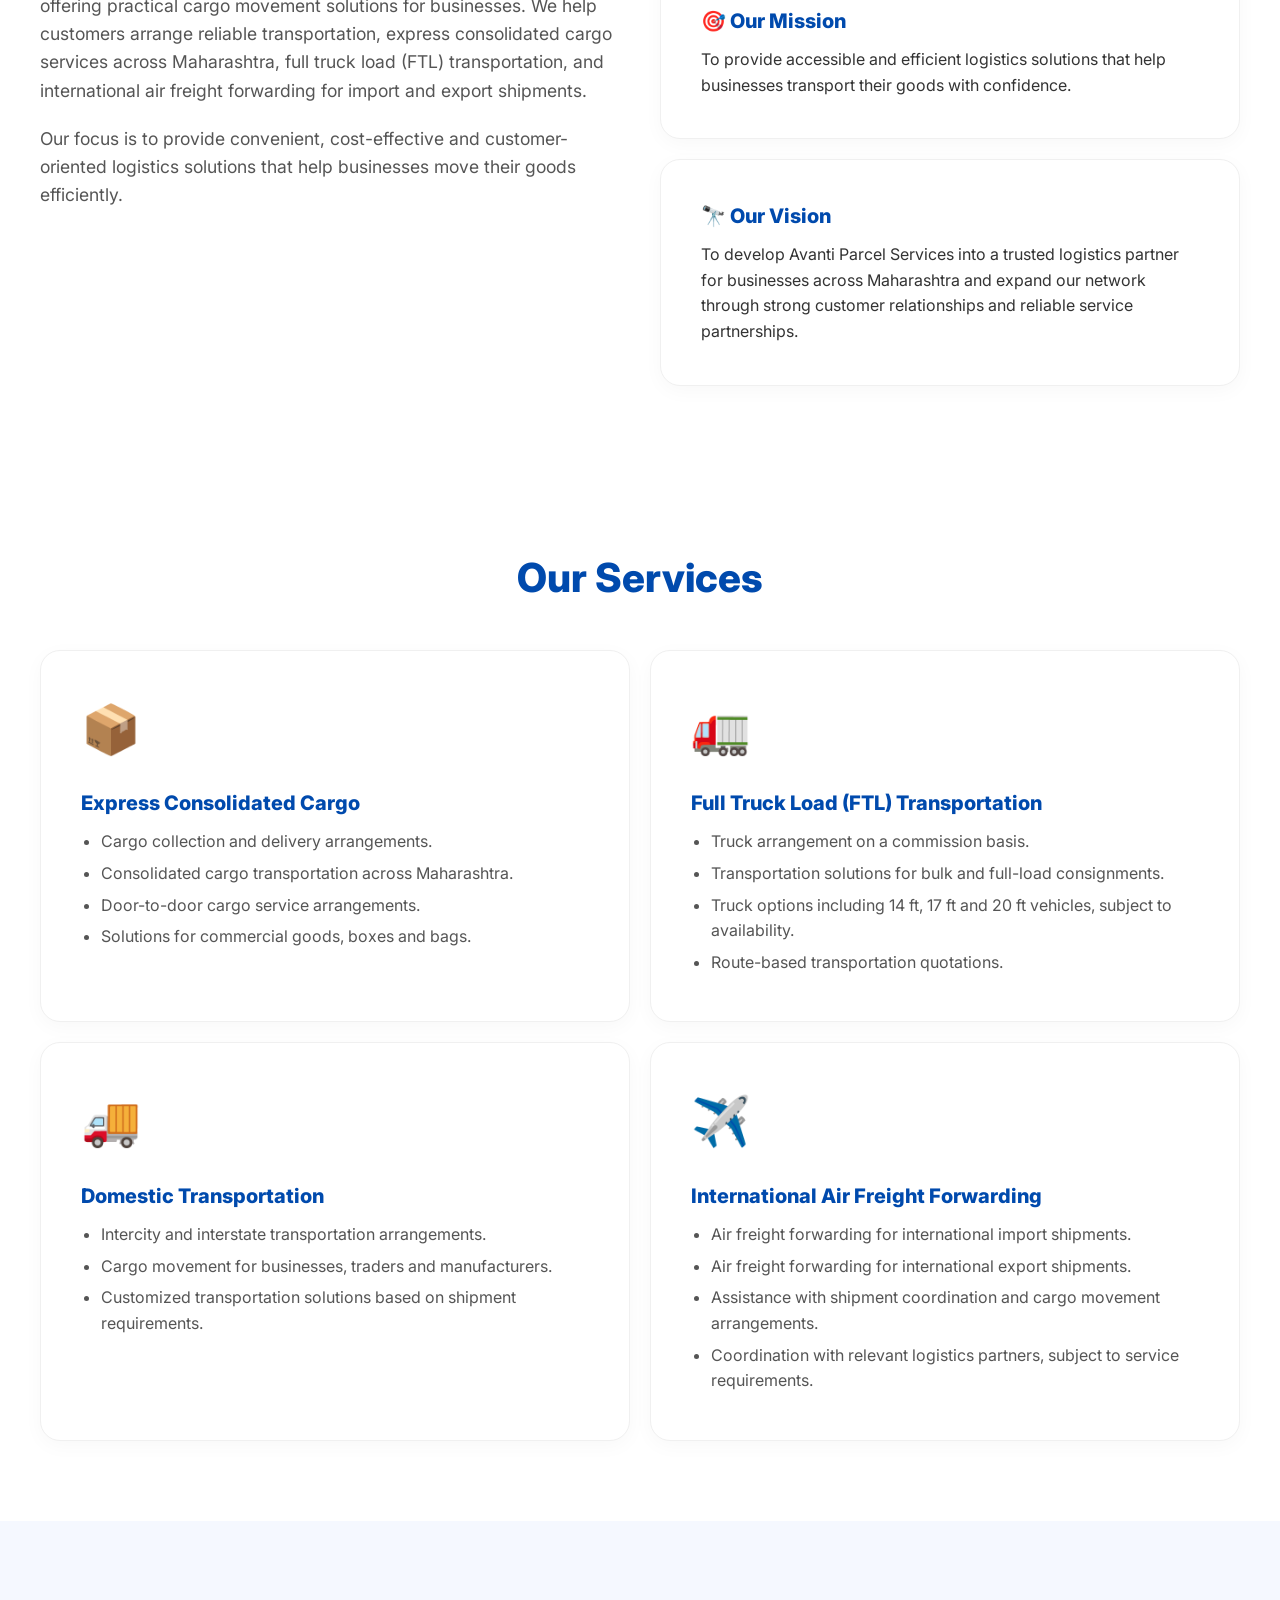
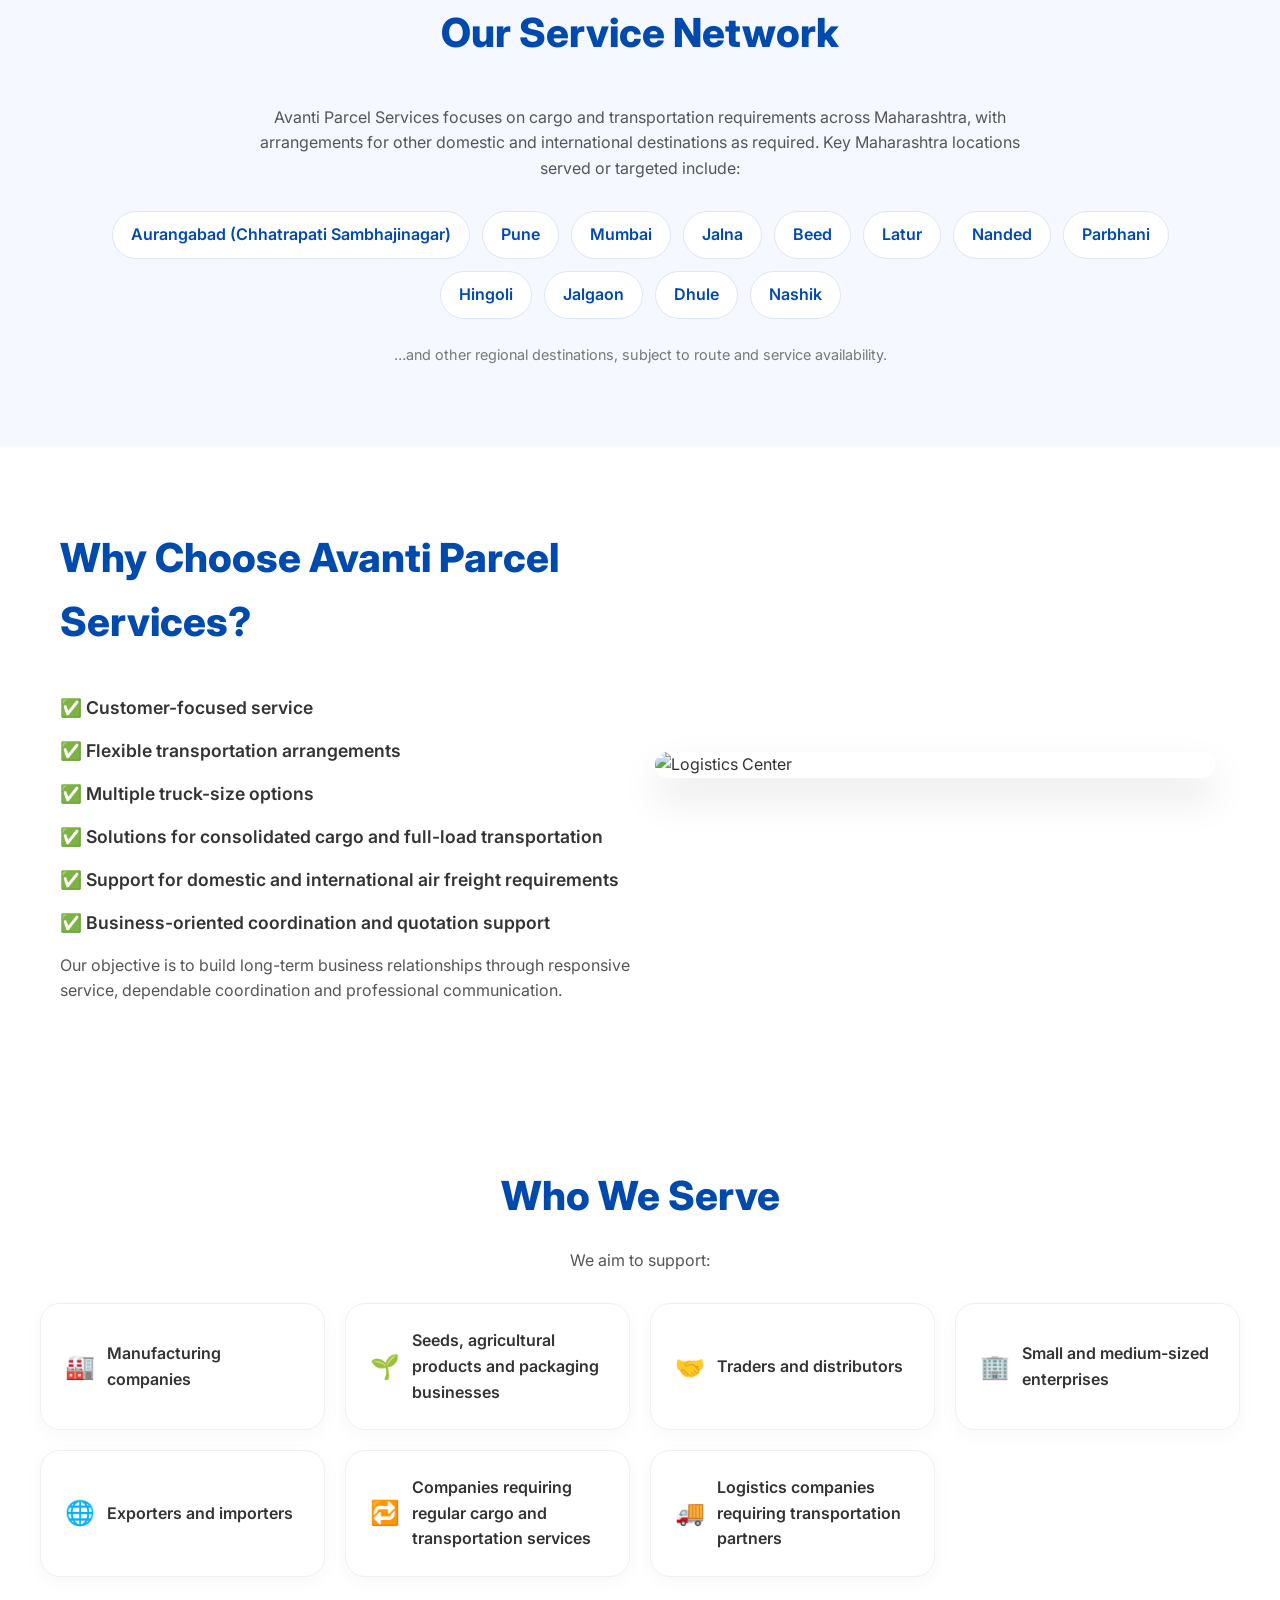
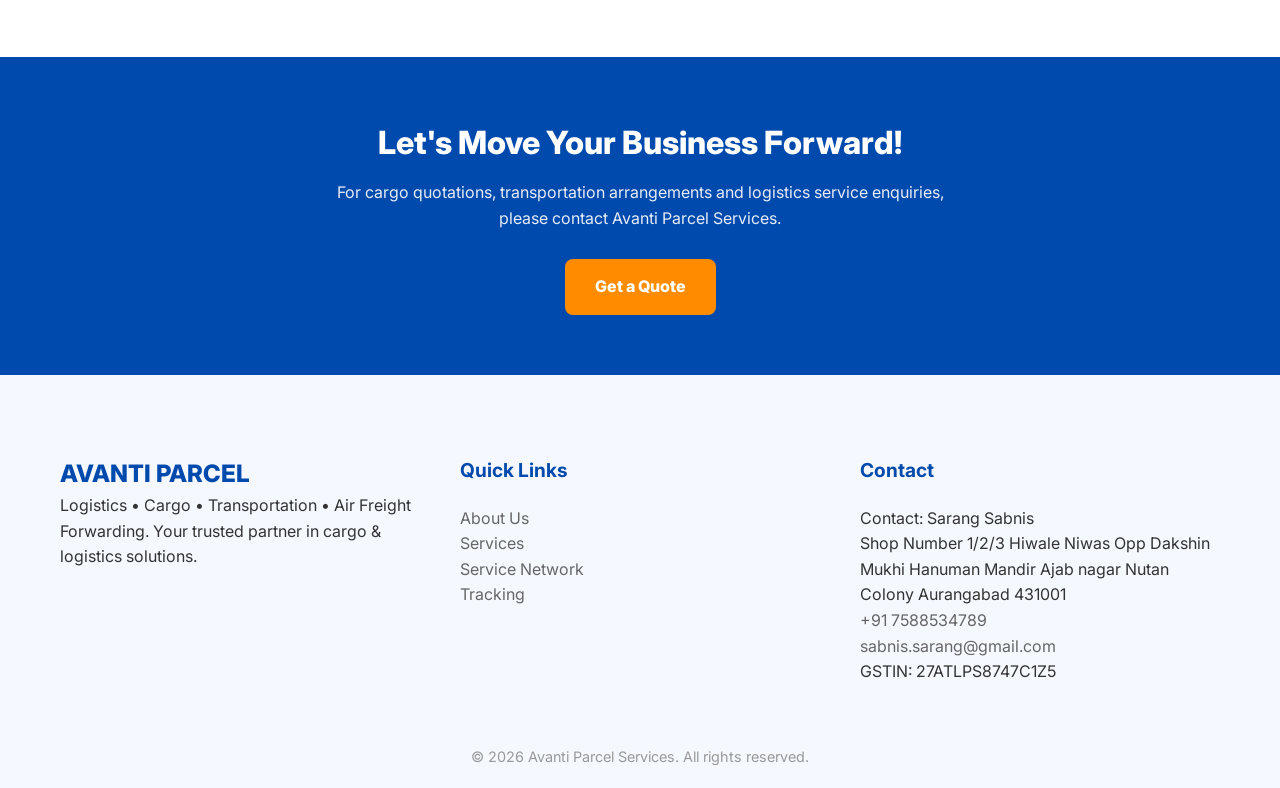
==== commit aae4663f: "updates24-10" ====
--- a/index.html
+++ b/index.html
@@ -4,9 +4,9 @@
 <head>
     <meta charset="UTF-8">
     <meta name="viewport" content="width=device-width, initial-scale=1.0">
-    <title>Avanti Parcel Services | Fast, Reliable & Secure Delivery</title>
+    <title>Avanti Parcel Services | Logistics, Cargo & Air Freight Forwarding</title>
     <meta name="description"
-        content="Avanti Parcel Services offers premium logistics and courier solutions with real-time tracking and global reach.">
+        content="Avanti Parcel Services – logistics, express consolidated cargo across Maharashtra, Full Truck Load (FTL) transportation and international air freight forwarding. Based in Aurangabad.">
     <link rel="stylesheet" href="style.css">
     <link href="https://fonts.googleapis.com/css2?family=Inter:wght@400;600;800&display=swap" rel="stylesheet">
 </head>
@@ -24,6 +24,7 @@
             <div class="nav__menu" id="nav-menu">
                 <ul class="nav__list">
                     <li class="nav__item"><a href="index.html" class="nav__link active-link">Home</a></li>
+                    <li class="nav__item"><a href="#about" class="nav__link">About</a></li>
                     <li class="nav__item"><a href="#services" class="nav__link">Services</a></li>
                     <li class="nav__item"><a href="#why-us" class="nav__link">Why Us</a></li>
                     <li class="nav__item"><a href="contact.html" class="nav__link">Contact</a></li>
@@ -44,24 +45,24 @@
         <div class="slider__container">
             <div class="slides" id="slides">
                 <div class="slide active">
-                    <img src="slide1.png" alt="Global Air Freight">
+                    <img src="slide1.png" alt="International Air Freight Forwarding">
                     <div class="slide__content container">
-                        <h2 class="slide__title animate-up">Global Air Freight</h2>
-                        <p class="slide__subtitle animate-up">Fast worldwide connectivity with real-time tracking.</p>
+                        <h2 class="slide__title animate-up">International Air Freight Forwarding</h2>
+                        <p class="slide__subtitle animate-up">Import and export shipment coordination with trusted logistics partners.</p>
                     </div>
                 </div>
                 <div class="slide">
-                    <img src="slide2.png" alt="Smart Warehousing">
+                    <img src="slide2.png" alt="Full Truck Load Transportation">
                     <div class="slide__content container">
-                        <h2 class="slide__title animate-up">Smart Warehousing</h2>
-                        <p class="slide__subtitle animate-up">Secure storage and efficient inventory management.</p>
+                        <h2 class="slide__title animate-up">Full Truck Load (FTL) Transportation</h2>
+                        <p class="slide__subtitle animate-up">14 ft, 17 ft and 20 ft trucks for bulk consignments, subject to availability.</p>
                     </div>
                 </div>
                 <div class="slide">
-                    <img src="slide3.png" alt="Swift Logistics">
+                    <img src="slide3.png" alt="Express Consolidated Cargo">
                     <div class="slide__content container">
-                        <h2 class="slide__title animate-up">Express Logistics</h2>
-                        <p class="slide__subtitle animate-up">Reliable street-level delivery for your cargo.</p>
+                        <h2 class="slide__title animate-up">Express Consolidated Cargo</h2>
+                        <p class="slide__subtitle animate-up">Door-to-door cargo movement across Maharashtra.</p>
                     </div>
                 </div>
             </div>
@@ -82,15 +83,15 @@
         <section class="hero section" id="home">
             <div class="hero__container container grid">
                 <div class="hero__data">
-                    <h1 class="hero__title">Fast, Reliable & <br> <span class="text-orange">Secure</span> Parcel
-                        Delivery</h1>
+                    <h1 class="hero__title">Your Trusted Partner in <br> <span class="text-orange">Cargo & Logistics</span>
+                        Solutions</h1>
                     <p class="hero__description">
-                        Connecting your world with precision logistics. From domestic express to global shipping, we
-                        deliver excellence every time.
+                        <strong>Logistics • Cargo • Transportation • Air Freight Forwarding</strong><br>
+                        Practical, cost-effective cargo movement for businesses across Maharashtra and beyond.
                     </p>
                     <div class="hero__btns">
                         <a href="#track" class="btn btn--primary">Track Shipment</a>
-                        <a href="contact.html" class="btn btn--ghost">Contact Us</a>
+                        <a href="contact.html" class="btn btn--ghost">Get a Quote</a>
                     </div>
                 </div>
 
@@ -111,27 +112,105 @@
             </div>
         </section>
 
+        <!-- About Us -->
+        <section class="about section container" id="about">
+            <h2 class="section__title">About Us</h2>
+            <div class="about__container grid">
+                <div class="about__text">
+                    <p>Avanti Parcel Services is a logistics and transportation service provider offering practical
+                        cargo movement solutions for businesses. We help customers arrange reliable transportation,
+                        express consolidated cargo services across Maharashtra, full truck load (FTL) transportation,
+                        and international air freight forwarding for import and export shipments.</p>
+                    <p>Our focus is to provide convenient, cost-effective and customer-oriented logistics solutions
+                        that help businesses move their goods efficiently.</p>
+                </div>
+                <div class="about__cards">
+                    <article class="card">
+                        <h3 class="service__title">🎯 Our Mission</h3>
+                        <p>To provide accessible and efficient logistics solutions that help businesses transport their
+                            goods with confidence.</p>
+                    </article>
+                    <article class="card">
+                        <h3 class="service__title">🔭 Our Vision</h3>
+                        <p>To develop Avanti Parcel Services into a trusted logistics partner for businesses across
+                            Maharashtra and expand our network through strong customer relationships and reliable
+                            service partnerships.</p>
+                    </article>
+                </div>
+            </div>
+        </section>
+
         <!-- Services Section -->
         <section class="services section container" id="services">
-            <h2 class="section__title">Our Elite Services</h2>
+            <h2 class="section__title">Our Services</h2>
             <div class="services__container grid">
                 <article class="service__card card">
+                    <div class="service__icon">📦</div>
+                    <h3 class="service__title">Express Consolidated Cargo</h3>
+                    <ul class="service__list">
+                        <li>Cargo collection and delivery arrangements.</li>
+                        <li>Consolidated cargo transportation across Maharashtra.</li>
+                        <li>Door-to-door cargo service arrangements.</li>
+                        <li>Solutions for commercial goods, boxes and bags.</li>
+                    </ul>
+                </article>
+
+                <article class="service__card card">
+                    <div class="service__icon">🚛</div>
+                    <h3 class="service__title">Full Truck Load (FTL) Transportation</h3>
+                    <ul class="service__list">
+                        <li>Truck arrangement on a commission basis.</li>
+                        <li>Transportation solutions for bulk and full-load consignments.</li>
+                        <li>Truck options including 14 ft, 17 ft and 20 ft vehicles, subject to availability.</li>
+                        <li>Route-based transportation quotations.</li>
+                    </ul>
+                </article>
+
+                <article class="service__card card">
                     <div class="service__icon">🚚</div>
-                    <h3 class="service__title">Express Domestic</h3>
-                    <p class="service__description">Next-day delivery across the country with guaranteed safety.</p>
+                    <h3 class="service__title">Domestic Transportation</h3>
+                    <ul class="service__list">
+                        <li>Intercity and interstate transportation arrangements.</li>
+                        <li>Cargo movement for businesses, traders and manufacturers.</li>
+                        <li>Customized transportation solutions based on shipment requirements.</li>
+                    </ul>
                 </article>
 
                 <article class="service__card card">
                     <div class="service__icon">✈️</div>
-                    <h3 class="service__title">Global Courier</h3>
-                    <p class="service__description">Fast international shipping with seamless customs support.</p>
+                    <h3 class="service__title">International Air Freight Forwarding</h3>
+                    <ul class="service__list">
+                        <li>Air freight forwarding for international import shipments.</li>
+                        <li>Air freight forwarding for international export shipments.</li>
+                        <li>Assistance with shipment coordination and cargo movement arrangements.</li>
+                        <li>Coordination with relevant logistics partners, subject to service requirements.</li>
+                    </ul>
                 </article>
-
-                <article class="service__card card">
-                    <div class="service__icon">📦</div>
-                    <h3 class="service__title">Secure Packaging</h3>
-                    <p class="service__description">Military-grade protection for your most fragile items.</p>
-                </article>
+            </div>
+        </section>
+
+        <!-- Service Network -->
+        <section class="network section" id="network">
+            <div class="container">
+                <h2 class="section__title">Our Service Network</h2>
+                <p class="network__intro">Avanti Parcel Services focuses on cargo and transportation requirements
+                    across Maharashtra, with arrangements for other domestic and international destinations as
+                    required. Key Maharashtra locations served or targeted include:</p>
+                <ul class="network__list">
+                    <li class="network__chip">Aurangabad (Chhatrapati Sambhajinagar)</li>
+                    <li class="network__chip">Pune</li>
+                    <li class="network__chip">Mumbai</li>
+                    <li class="network__chip">Jalna</li>
+                    <li class="network__chip">Beed</li>
+                    <li class="network__chip">Latur</li>
+                    <li class="network__chip">Nanded</li>
+                    <li class="network__chip">Parbhani</li>
+                    <li class="network__chip">Hingoli</li>
+                    <li class="network__chip">Jalgaon</li>
+                    <li class="network__chip">Dhule</li>
+                    <li class="network__chip">Nashik</li>
+                </ul>
+                <p class="network__note">…and other regional destinations, subject to route and service availability.</p>
             </div>
         </section>
 
@@ -139,13 +218,17 @@
         <section class="why section" id="why-us">
             <div class="why__container container grid">
                 <div class="why__data">
-                    <h2 class="section__title text-left">Why Choose Avanti?</h2>
+                    <h2 class="section__title text-left">Why Choose Avanti Parcel Services?</h2>
                     <ul class="why__list">
-                        <li class="why__item">✅ <strong>99.9%</strong> On-time Delivery Rate</li>
-                        <li class="why__item">✅ Real-time <strong>AI-Powered</strong> Tracking</li>
-                        <li class="why__item">✅ 24/7 Global Customer Support</li>
-                        <li class="why__item">✅ Eco-friendly Carbon-neutral Shipping</li>
-                    </ul>
+                        <li class="why__item">✅ Customer-focused service</li>
+                        <li class="why__item">✅ Flexible transportation arrangements</li>
+                        <li class="why__item">✅ Multiple truck-size options</li>
+                        <li class="why__item">✅ Solutions for consolidated cargo and full-load transportation</li>
+                        <li class="why__item">✅ Support for domestic and international air freight requirements</li>
+                        <li class="why__item">✅ Business-oriented coordination and quotation support</li>
+                    </ul>
+                    <p class="why__note">Our objective is to build long-term business relationships through responsive
+                        service, dependable coordination and professional communication.</p>
                 </div>
                 <div class="why__img-container">
                     <img src="https://images.unsplash.com/photo-1586528116311-ad8dd3c8310d?q=80&w=2070&auto=format&fit=crop"
@@ -154,20 +237,28 @@
             </div>
         </section>
 
-        <!-- Testimonials -->
-        <section class="testimonials section container">
-            <h2 class="section__title">Trusted by Thousands</h2>
-            <div class="testimonials__container grid">
-                <div class="testimonial__card card">
-                    <p class="testimonial__text">"Avanti has transformed our e-commerce operations. Their speed and
-                        tracking accuracy are unmatched."</p>
-                    <span class="testimonial__user">- Robert Fox, CEO</span>
-                </div>
-                <div class="testimonial__card card">
-                    <p class="testimonial__text">"Secure, reliable, and consistent. Best courier service we've used in a
-                        decade."</p>
-                    <span class="testimonial__user">- Emily Brown, Retailer</span>
-                </div>
+        <!-- Who We Serve -->
+        <section class="serve section container" id="who-we-serve">
+            <h2 class="section__title">Who We Serve</h2>
+            <p class="serve__intro">We aim to support:</p>
+            <div class="serve__container grid">
+                <div class="serve__card card">🏭 <span>Manufacturing companies</span></div>
+                <div class="serve__card card">🌱 <span>Seeds, agricultural products and packaging businesses</span></div>
+                <div class="serve__card card">🤝 <span>Traders and distributors</span></div>
+                <div class="serve__card card">🏢 <span>Small and medium-sized enterprises</span></div>
+                <div class="serve__card card">🌐 <span>Exporters and importers</span></div>
+                <div class="serve__card card">🔁 <span>Companies requiring regular cargo and transportation services</span></div>
+                <div class="serve__card card">🚚 <span>Logistics companies requiring transportation partners</span></div>
+            </div>
+        </section>
+
+        <!-- Call To Action -->
+        <section class="cta">
+            <div class="cta__container container">
+                <h2 class="cta__title">Let's Move Your Business Forward!</h2>
+                <p class="cta__text">For cargo quotations, transportation arrangements and logistics service enquiries,
+                    please contact Avanti Parcel Services.</p>
+                <a href="contact.html" class="btn btn--secondary">Get a Quote</a>
             </div>
         </section>
     </main>
@@ -177,29 +268,34 @@
         <div class="footer__container container grid">
             <div class="footer__content">
                 <a href="#" class="footer__logo">AVANTI PARCEL</a>
-                <p class="footer__description">Modern logistics for a fast-moving world.</p>
+                <p class="footer__description">Logistics • Cargo • Transportation • Air Freight Forwarding. Your
+                    trusted partner in cargo &amp; logistics solutions.</p>
             </div>
 
             <div class="footer__content">
                 <h3 class="footer__title">Quick Links</h3>
                 <ul class="footer__links">
-                    <li><a href="#" class="footer__link">About Us</a></li>
-                    <li><a href="#" class="footer__link">Services</a></li>
-                    <li><a href="#" class="footer__link">Tracking</a></li>
+                    <li><a href="#about" class="footer__link">About Us</a></li>
+                    <li><a href="#services" class="footer__link">Services</a></li>
+                    <li><a href="#network" class="footer__link">Service Network</a></li>
+                    <li><a href="#track" class="footer__link">Tracking</a></li>
                 </ul>
             </div>
 
             <div class="footer__content">
                 <h3 class="footer__title">Contact</h3>
                 <p class="footer__info">
+                    Contact: Sarang Sabnis<br>
                     Shop Number 1/2/3 Hiwale Niwas Opp Dakshin Mukhi Hanuman Mandir
                     Ajab nagar Nutan Colony Aurangabad
                     431001
-                    <br>+91 7378866655
+                    <br><a href="tel:+917588534789" class="footer__link">+91 7588534789</a>
+                    <br><a href="mailto:sabnis.sarang@gmail.com" class="footer__link">sabnis.sarang@gmail.com</a>
+                    <br>GSTIN: 27ATLPS8747C1Z5
                 </p>
             </div>
         </div>
-        <p class="footer__copy">&#169; 2024 Avanti Parcel Services. All rights reserved.</p>
+        <p class="footer__copy">&#169; 2026 Avanti Parcel Services. All rights reserved.</p>
     </footer>
 
     <!-- WhatsApp Floating Button -->
@@ -216,4 +312,4 @@
     <script src="script.js"></script>
 </body>
 
-</html>+</html>
--- a/style.css
+++ b/style.css
@@ -415,7 +415,7 @@
 
 .card:hover { transform: translateY(-5px); box-shadow: 0 10px 40px rgba(0,0,0,0.08); }
 
-.services__container { grid-template-columns: repeat(3, 1fr); }
+.services__container { grid-template-columns: repeat(2, 1fr); }
 
 .service__icon { font-size: 3rem; margin-bottom: 20px; }
 
@@ -438,12 +438,61 @@
 .why__img-container { display: flex; justify-content: center; }
 .why__img { width: 100%; max-width: 560px; height: auto; border-radius: 20px; box-shadow: 0 20px 40px rgba(0,0,0,0.1); }
 
-/* Testimonials */
-.testimonials__container { grid-template-columns: 1fr 1fr; }
-
-.testimonial__text { font-style: italic; margin-bottom: 20px; color: #555; }
-
-.testimonial__user { font-weight: 800; color: var(--primary); }
+.why__note { margin-top: 10px; color: #555; }
+
+.service__list { padding-left: 20px; color: #555; }
+.service__list li { margin-bottom: 6px; }
+
+/* About */
+.about__container { grid-template-columns: 1fr 1fr; gap: 40px; align-items: start; }
+.about__text p { font-size: 1.1rem; color: #555; margin-bottom: 20px; }
+.about__cards { display: grid; gap: 20px; }
+
+/* Service Network */
+.network { background-color: var(--accent-bg); }
+.network__intro { max-width: 800px; margin: 0 auto 30px; text-align: center; color: #555; }
+.network__list {
+    list-style: none;
+    display: flex;
+    flex-wrap: wrap;
+    justify-content: center;
+    gap: 12px;
+}
+.network__chip {
+    background-color: var(--white);
+    color: var(--primary);
+    font-weight: 600;
+    padding: 10px 18px;
+    border-radius: 999px;
+    border: 1px solid #dde6f7;
+}
+.network__note { text-align: center; margin-top: 24px; font-size: 0.9rem; color: #777; }
+
+/* Who We Serve */
+.serve__intro { text-align: center; color: #555; margin: -20px 0 30px; }
+.serve__container { grid-template-columns: repeat(4, 1fr); }
+.serve__card {
+    padding: 24px;
+    display: flex;
+    align-items: center;
+    gap: 12px;
+    font-size: 1.5rem;
+}
+.serve__card span { font-size: 1rem; font-weight: 600; color: var(--text-color); }
+
+/* Call To Action */
+.cta { background-color: var(--primary); color: var(--white); padding: 60px 0; text-align: center; }
+.cta__title { font-size: 2rem; font-weight: 800; margin-bottom: 12px; }
+.cta__text { max-width: 640px; margin: 0 auto 28px; opacity: 0.9; }
+
+/* Contact page extras */
+.contact__intro { text-align: center; color: #555; margin: -20px auto 30px; max-width: 700px; }
+.contact__link { color: inherit; text-decoration: none; }
+.contact__link:hover { color: var(--primary); }
+.business__info { margin-top: 40px; }
+.business__list { display: grid; grid-template-columns: 220px 1fr; gap: 12px 20px; margin-top: 10px; }
+.business__list dt { font-weight: 800; color: var(--primary); }
+.business__list dd { color: #555; }
 
 /* Footer */
 .footer {
@@ -505,9 +554,11 @@
     .section__title { font-size: 2rem; margin-bottom: 32px; }
 
     /* Sections that flip to single column on tablet */
-    .hero__container, .why__container, .testimonials__container {
+    .hero__container, .why__container, .about__container {
         grid-template-columns: 1fr;
     }
+
+    .serve__container { grid-template-columns: repeat(2, 1fr); }
 
     /* Keep multi-column where it still reads well on tablet */
     .services__container { grid-template-columns: repeat(2, 1fr); }
@@ -609,7 +660,11 @@
 
     /* Collapse remaining multi-column sections */
     .services__container { grid-template-columns: 1fr; }
+    .serve__container { grid-template-columns: 1fr; }
     .footer__container { grid-template-columns: 1fr; gap: 28px; }
+    .business__list { grid-template-columns: 1fr; gap: 4px; }
+    .business__list dd { margin-bottom: 10px; }
+    .cta__title { font-size: 1.6rem; }
 
     /* Cards */
     .card { padding: 28px 22px; }
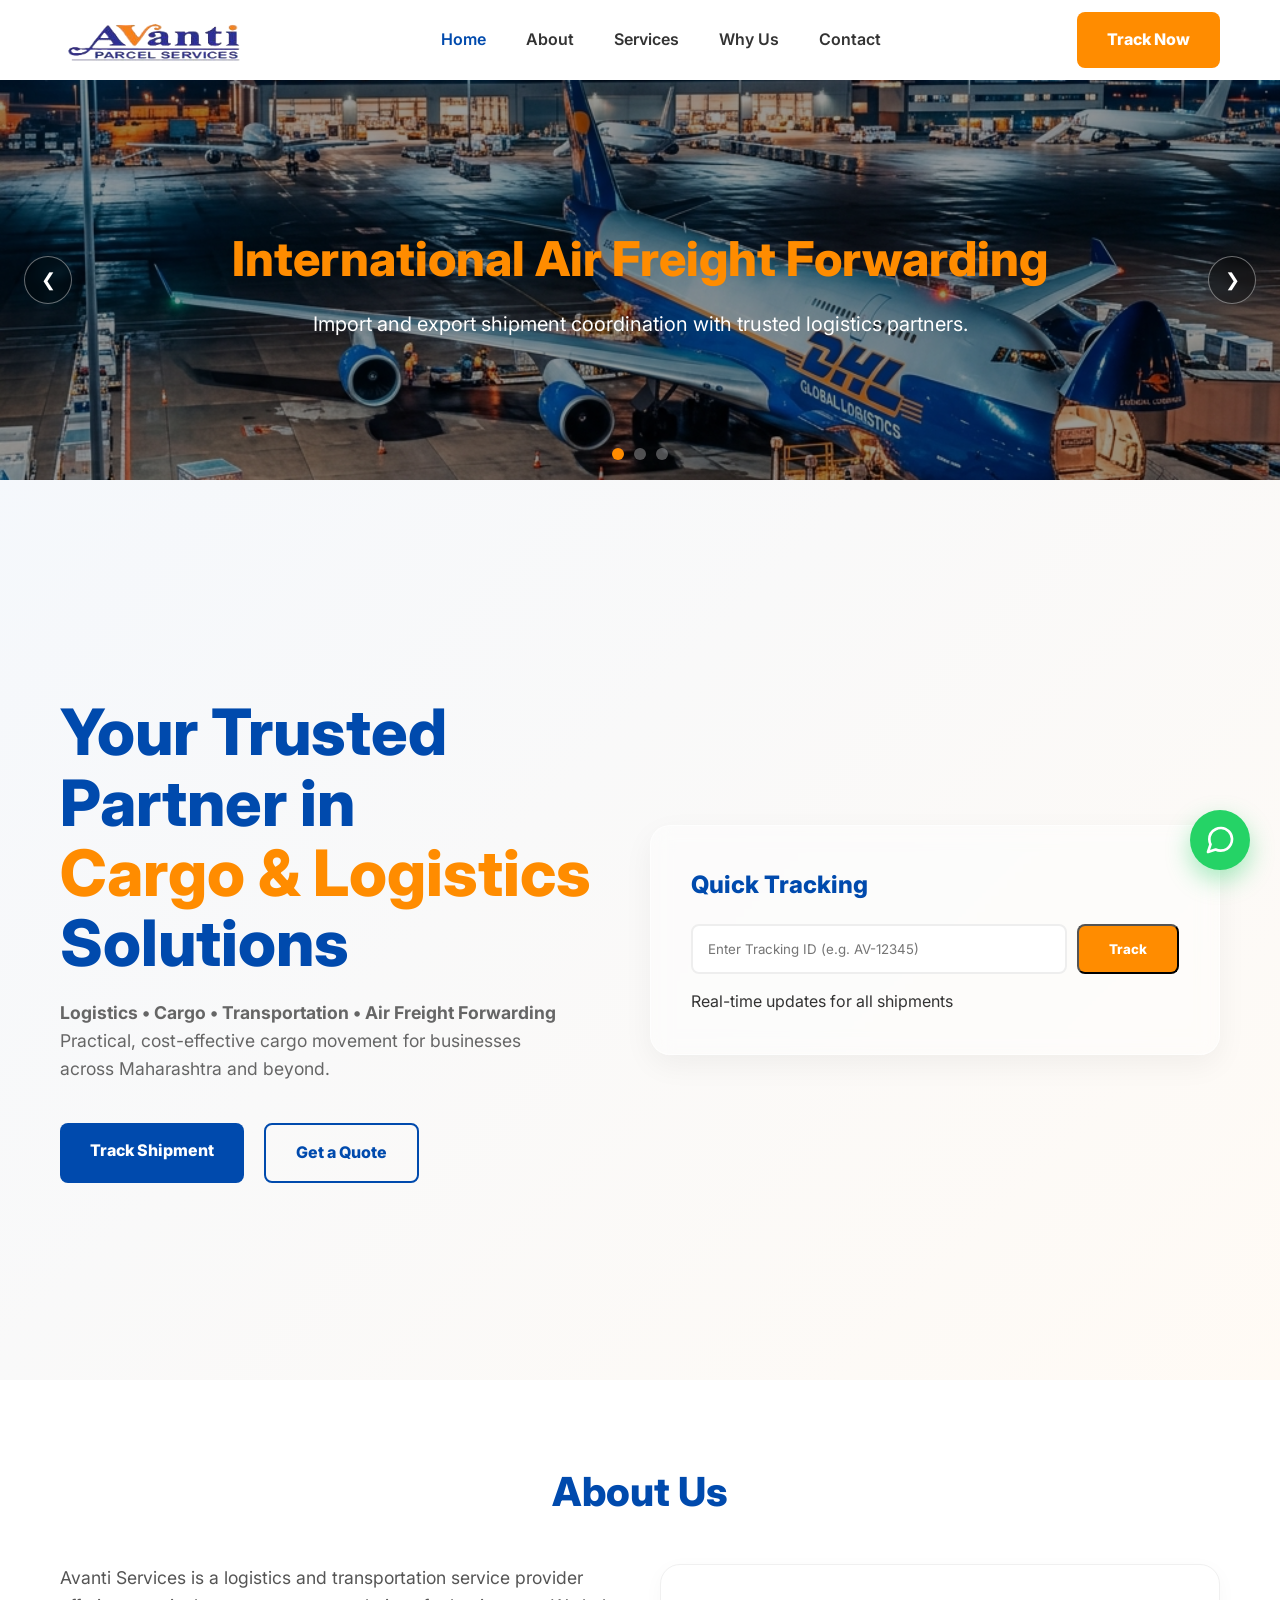
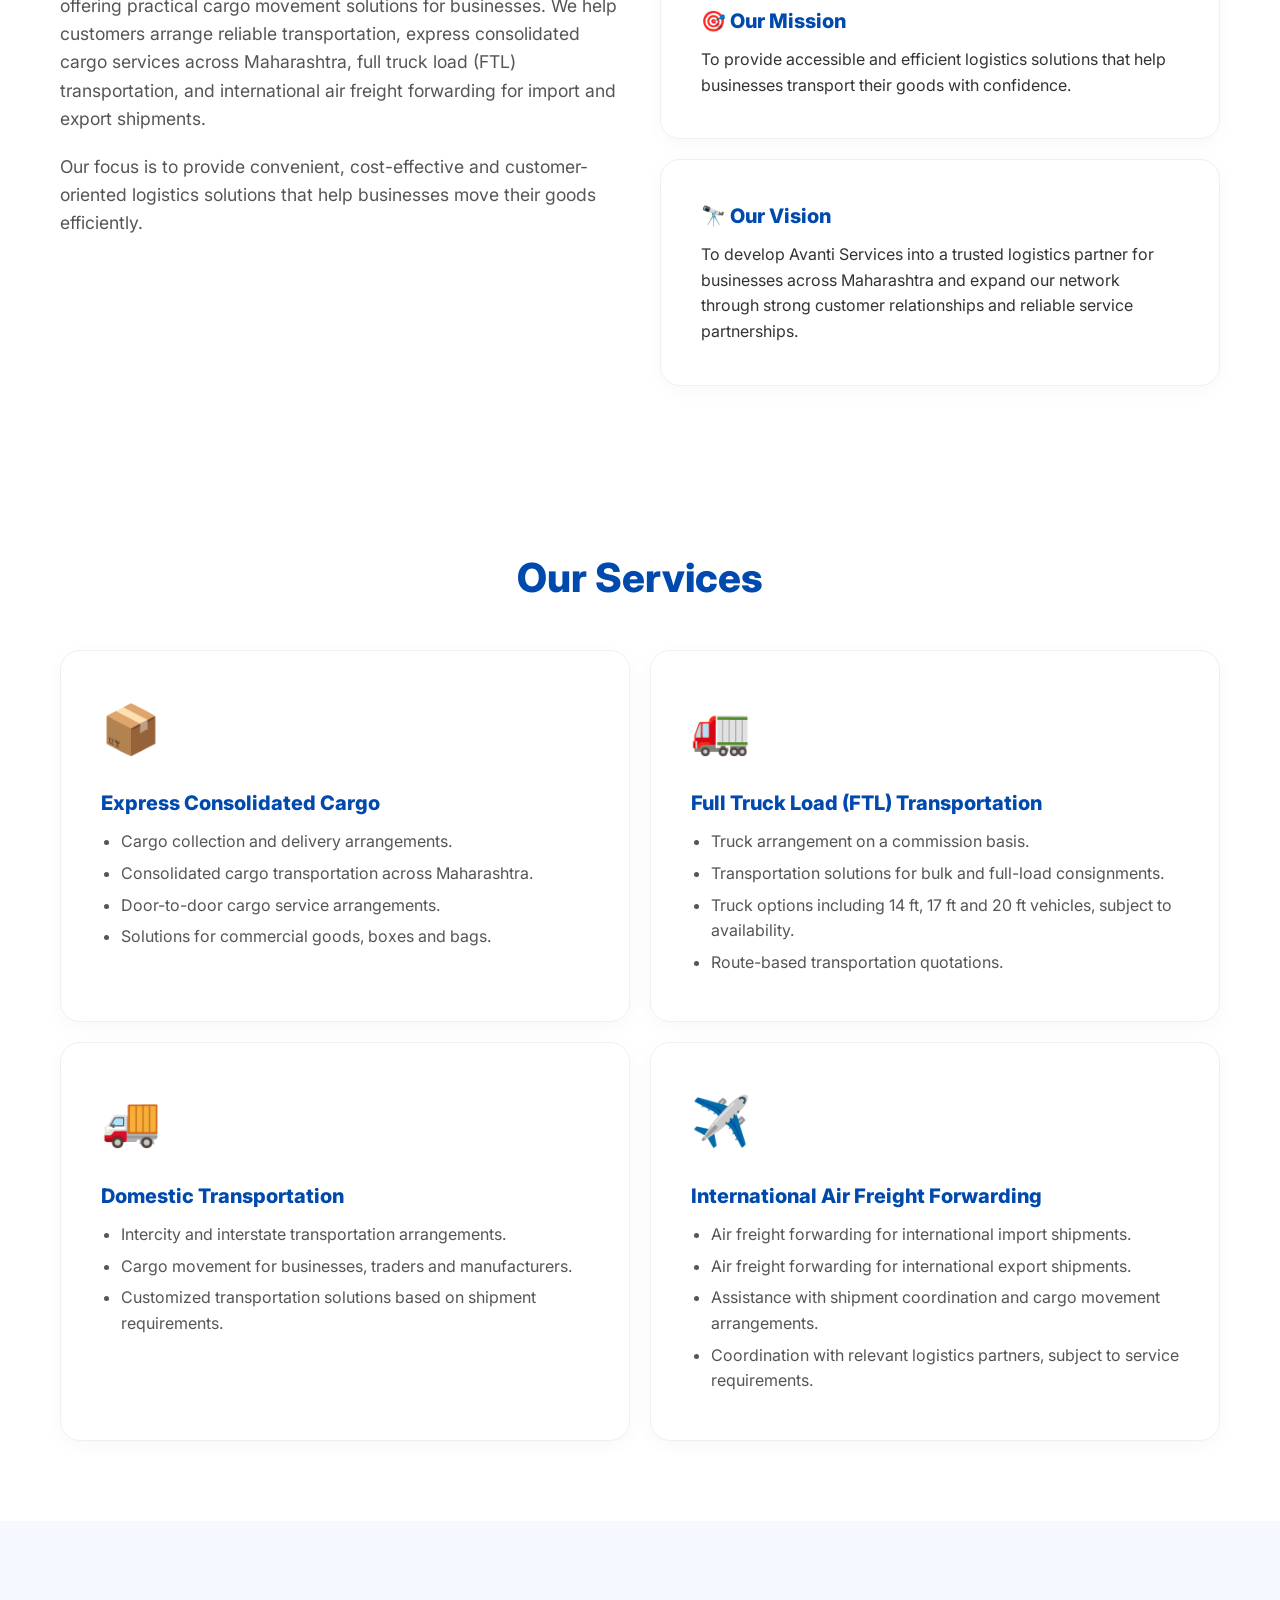
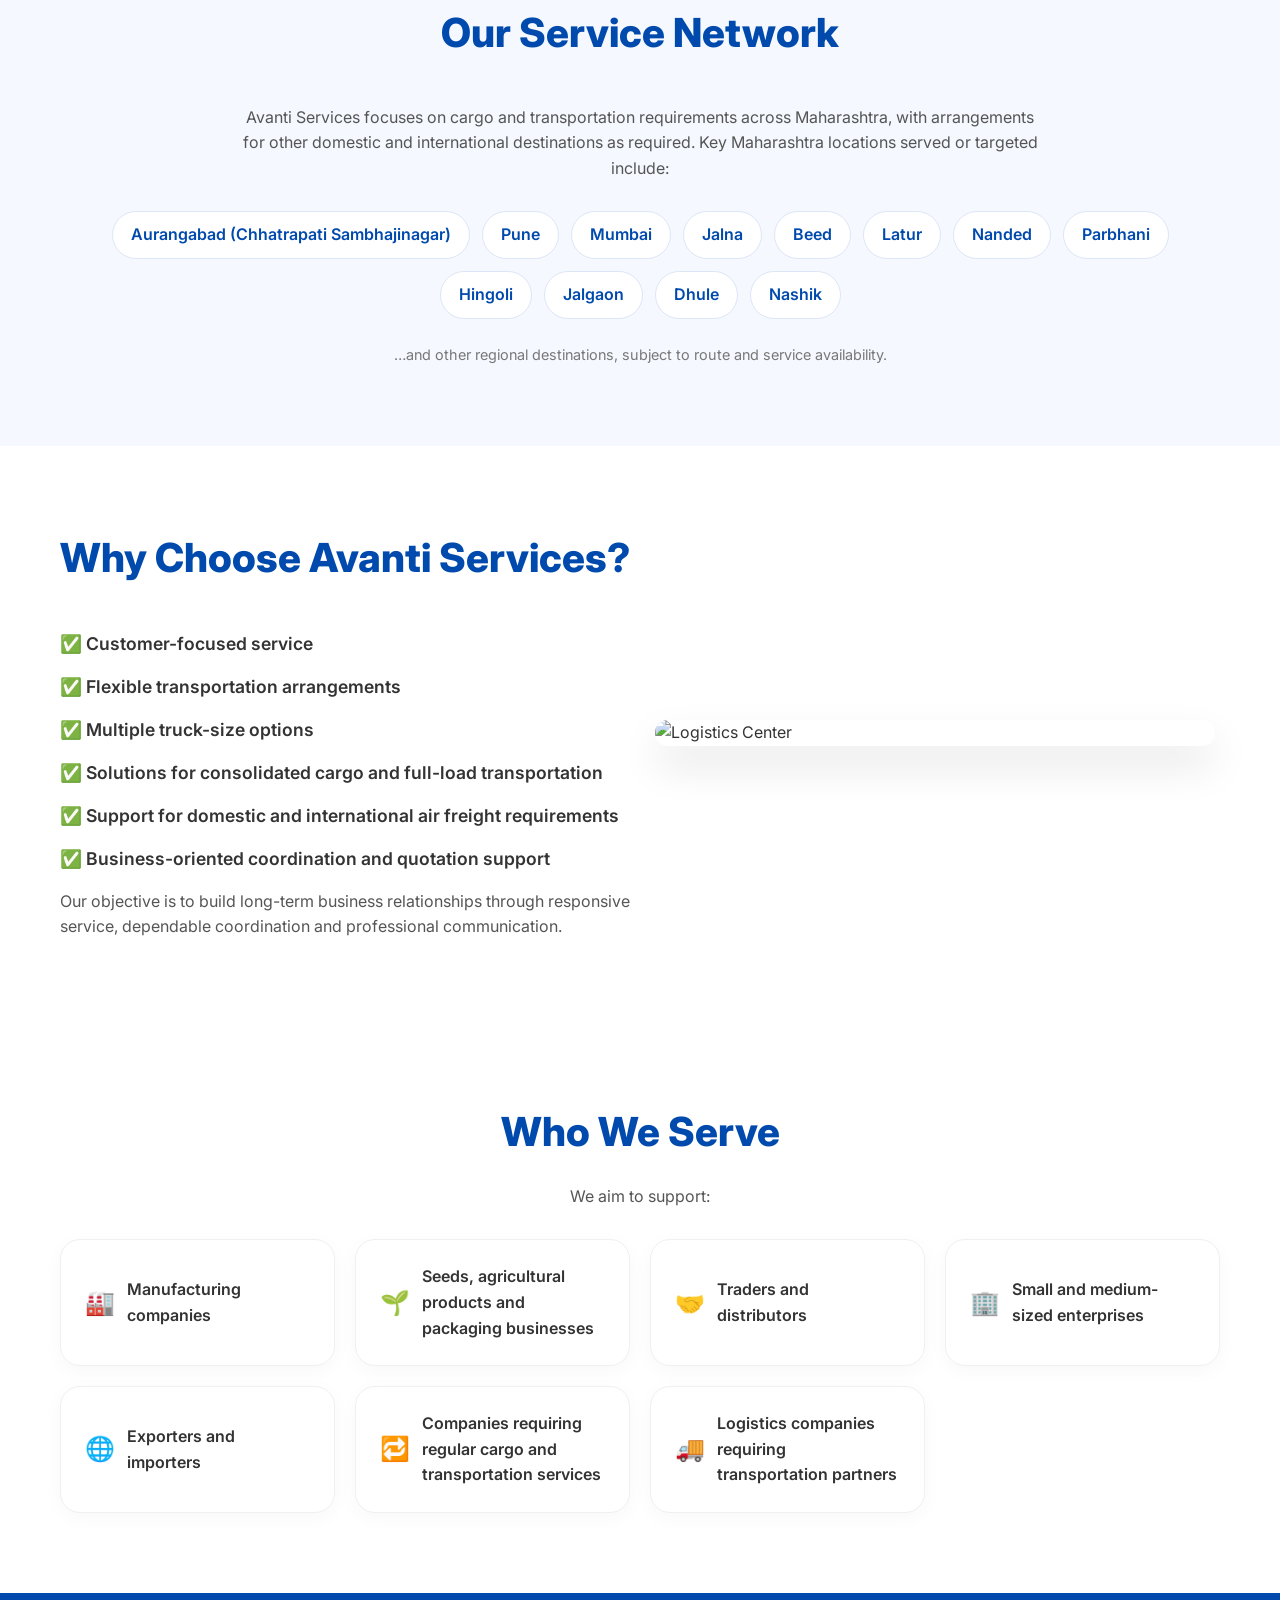
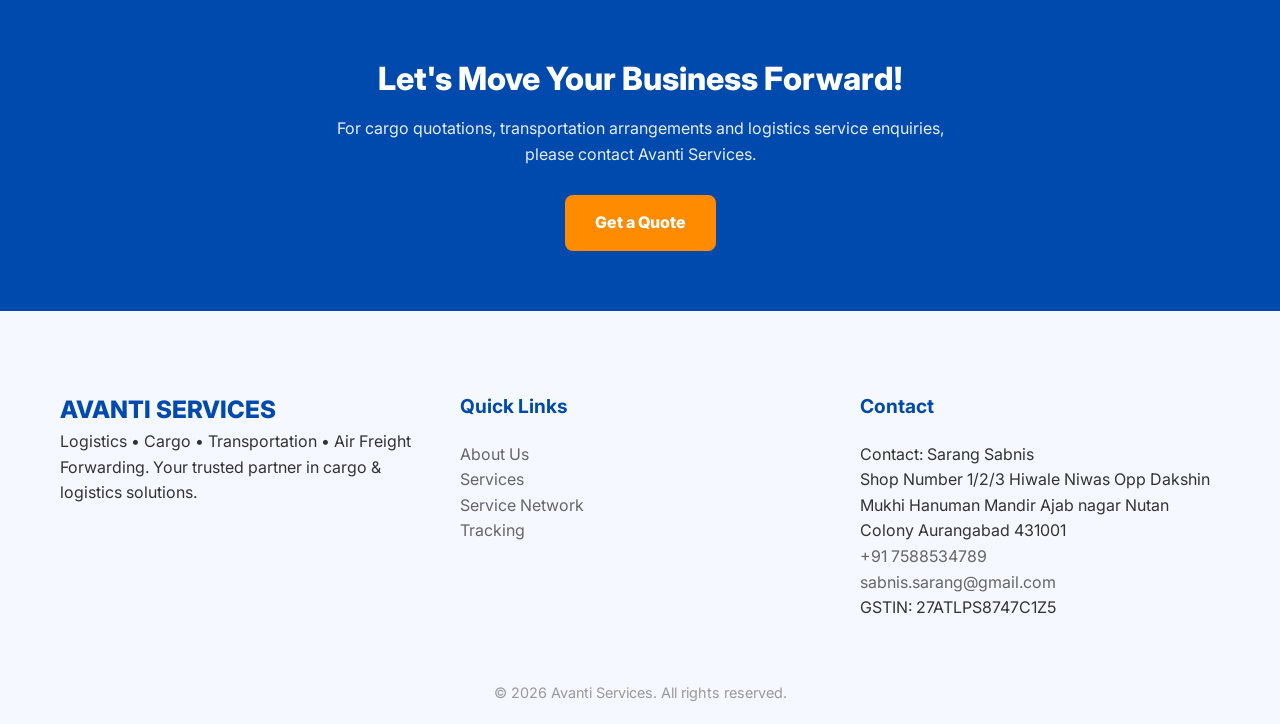
==== commit 88aaf173: "update 27.10" ====
--- a/index.html
+++ b/index.html
@@ -4,9 +4,9 @@
 <head>
     <meta charset="UTF-8">
     <meta name="viewport" content="width=device-width, initial-scale=1.0">
-    <title>Avanti Parcel Services | Logistics, Cargo & Air Freight Forwarding</title>
+    <title>Avanti Services | Logistics, Cargo & Air Freight Forwarding</title>
     <meta name="description"
-        content="Avanti Parcel Services – logistics, express consolidated cargo across Maharashtra, Full Truck Load (FTL) transportation and international air freight forwarding. Based in Aurangabad.">
+        content="Avanti Services – logistics, express consolidated cargo across Maharashtra, Full Truck Load (FTL) transportation and international air freight forwarding. Based in Aurangabad.">
     <link rel="stylesheet" href="style.css">
     <link href="https://fonts.googleapis.com/css2?family=Inter:wght@400;600;800&display=swap" rel="stylesheet">
 </head>
@@ -17,7 +17,7 @@
         <nav class="nav container">
             <a href="index.html" class="nav__logo">
                 <!-- <span class="logo__blue">AVANTI</span> <span class="logo__orange">PARCEL</span> -->
-                <img src="logo1.png" alt="Avanti Parcel Services" class="nav__logo-img">
+                <img src="logo1.png" alt="Avanti Services" class="nav__logo-img">
             </a>
 
 
@@ -117,7 +117,7 @@
             <h2 class="section__title">About Us</h2>
             <div class="about__container grid">
                 <div class="about__text">
-                    <p>Avanti Parcel Services is a logistics and transportation service provider offering practical
+                    <p>Avanti Services is a logistics and transportation service provider offering practical
                         cargo movement solutions for businesses. We help customers arrange reliable transportation,
                         express consolidated cargo services across Maharashtra, full truck load (FTL) transportation,
                         and international air freight forwarding for import and export shipments.</p>
@@ -132,7 +132,7 @@
                     </article>
                     <article class="card">
                         <h3 class="service__title">🔭 Our Vision</h3>
-                        <p>To develop Avanti Parcel Services into a trusted logistics partner for businesses across
+                        <p>To develop Avanti Services into a trusted logistics partner for businesses across
                             Maharashtra and expand our network through strong customer relationships and reliable
                             service partnerships.</p>
                     </article>
@@ -193,7 +193,7 @@
         <section class="network section" id="network">
             <div class="container">
                 <h2 class="section__title">Our Service Network</h2>
-                <p class="network__intro">Avanti Parcel Services focuses on cargo and transportation requirements
+                <p class="network__intro">Avanti Services focuses on cargo and transportation requirements
                     across Maharashtra, with arrangements for other domestic and international destinations as
                     required. Key Maharashtra locations served or targeted include:</p>
                 <ul class="network__list">
@@ -218,7 +218,7 @@
         <section class="why section" id="why-us">
             <div class="why__container container grid">
                 <div class="why__data">
-                    <h2 class="section__title text-left">Why Choose Avanti Parcel Services?</h2>
+                    <h2 class="section__title text-left">Why Choose Avanti Services?</h2>
                     <ul class="why__list">
                         <li class="why__item">✅ Customer-focused service</li>
                         <li class="why__item">✅ Flexible transportation arrangements</li>
@@ -257,7 +257,7 @@
             <div class="cta__container container">
                 <h2 class="cta__title">Let's Move Your Business Forward!</h2>
                 <p class="cta__text">For cargo quotations, transportation arrangements and logistics service enquiries,
-                    please contact Avanti Parcel Services.</p>
+                    please contact Avanti Services.</p>
                 <a href="contact.html" class="btn btn--secondary">Get a Quote</a>
             </div>
         </section>
@@ -267,7 +267,7 @@
     <footer class="footer">
         <div class="footer__container container grid">
             <div class="footer__content">
-                <a href="#" class="footer__logo">AVANTI PARCEL</a>
+                <a href="#" class="footer__logo">AVANTI SERVICES</a>
                 <p class="footer__description">Logistics • Cargo • Transportation • Air Freight Forwarding. Your
                     trusted partner in cargo &amp; logistics solutions.</p>
             </div>
@@ -295,11 +295,11 @@
                 </p>
             </div>
         </div>
-        <p class="footer__copy">&#169; 2026 Avanti Parcel Services. All rights reserved.</p>
+        <p class="footer__copy">&#169; 2026 Avanti Services. All rights reserved.</p>
     </footer>
 
     <!-- WhatsApp Floating Button -->
-    <a href="https://wa.me/+917378866655?text=Hello!%20I%20have%20an%20inquiry%20regarding%20Avanti%20Parcel%20Services."
+    <a href="https://wa.me/+917378866655?text=Hello!%20I%20have%20an%20inquiry%20regarding%20Avanti%20Services."
         target="_blank" class="whatsapp-btn" aria-label="Chat on WhatsApp">
         <svg xmlns="http://www.w3.org/2000/svg" width="32" height="32" viewBox="0 0 24 24" fill="none"
             stroke="currentColor" stroke-width="2" stroke-linecap="round" stroke-linejoin="round">
--- a/style.css
+++ b/style.css
@@ -40,6 +40,9 @@
 .section {
     padding: 80px 0;
 }
+
+/* Keep side gutters on elements that are both .section and .container */
+.section.container { padding-left: 20px; padding-right: 20px; }
 
 .section__title {
     font-size: 2.5rem;
@@ -620,6 +623,13 @@
 @media screen and (max-width: 640px) {
     .container { padding: 0 16px; }
     .section { padding: 50px 0; }
+    .section.container { padding-left: 16px; padding-right: 16px; }
+
+    /* New sections */
+    .about__text p { font-size: 1rem; }
+    .network__chip { padding: 8px 14px; font-size: 0.9rem; }
+    .serve__card { padding: 18px; }
+    .cta { padding: 50px 0; }
     .section__title { font-size: 1.75rem; margin-bottom: 28px; }
 
     /* Header */
